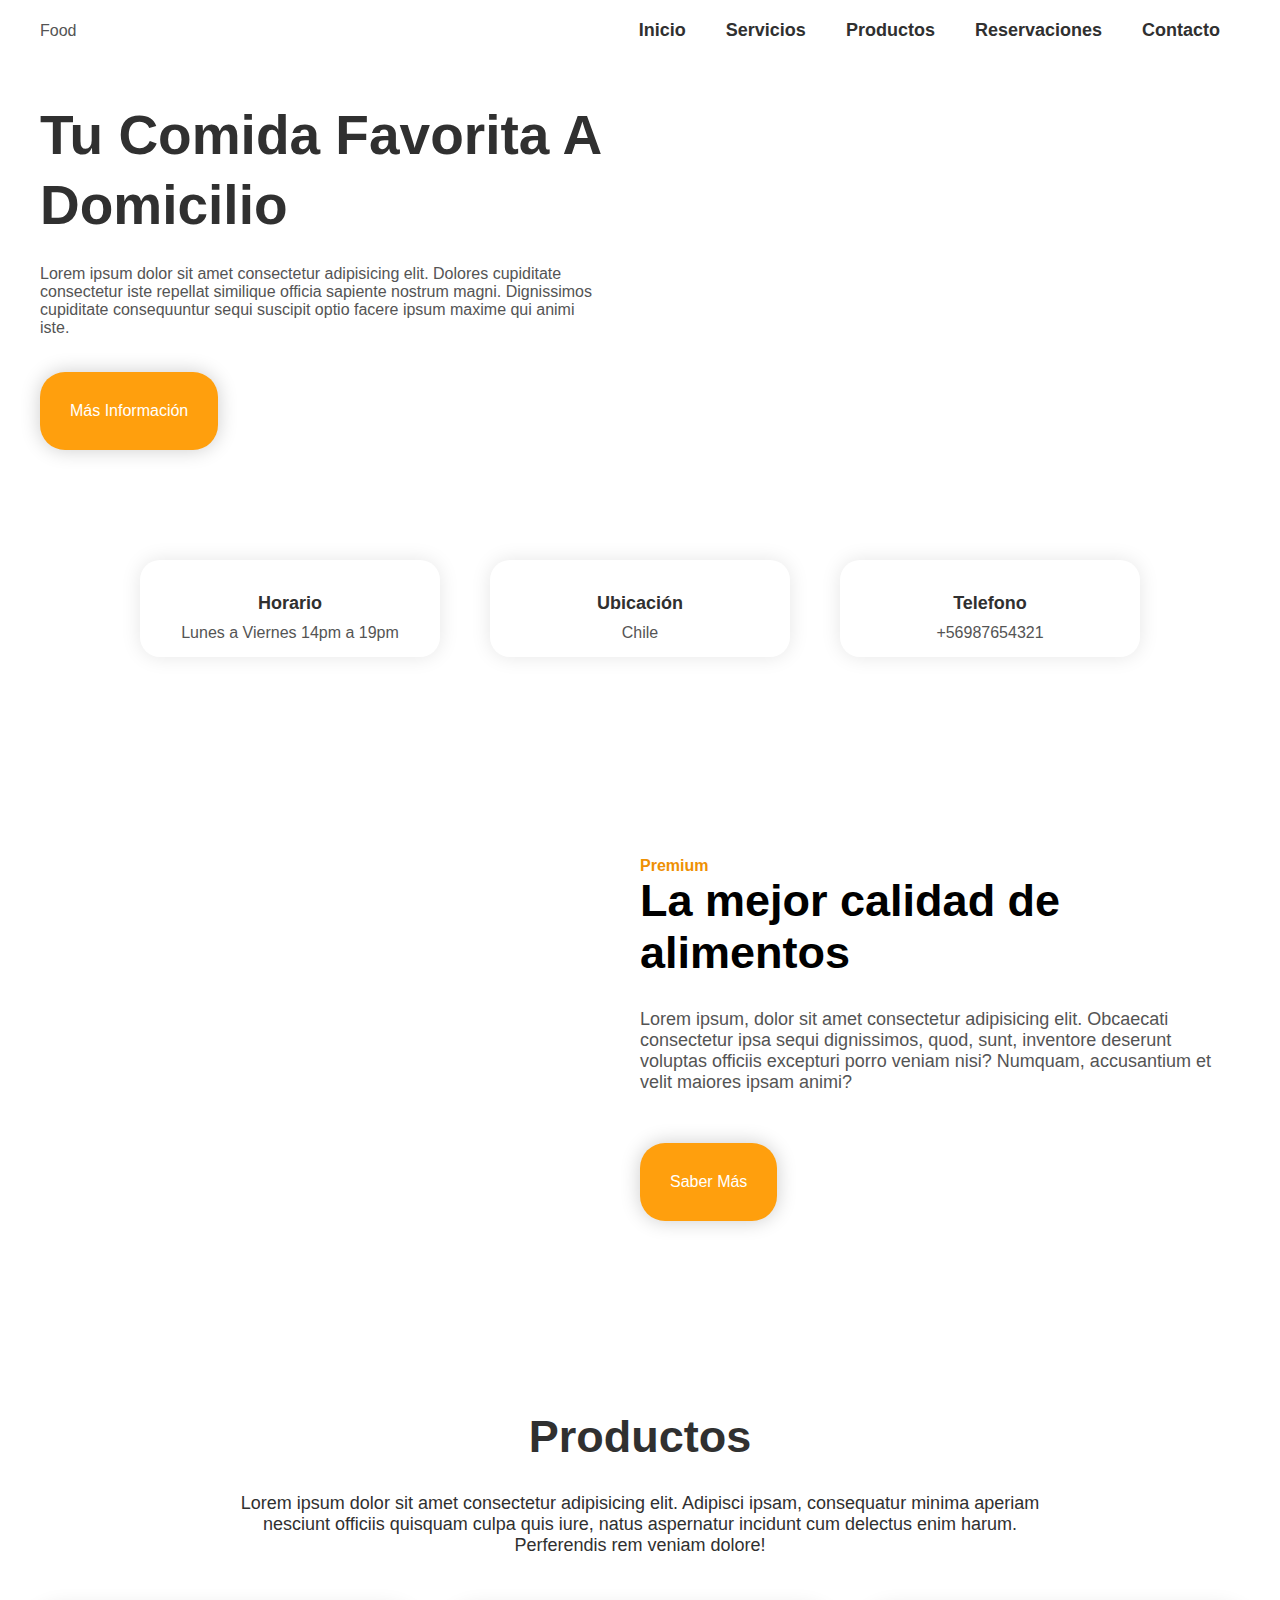
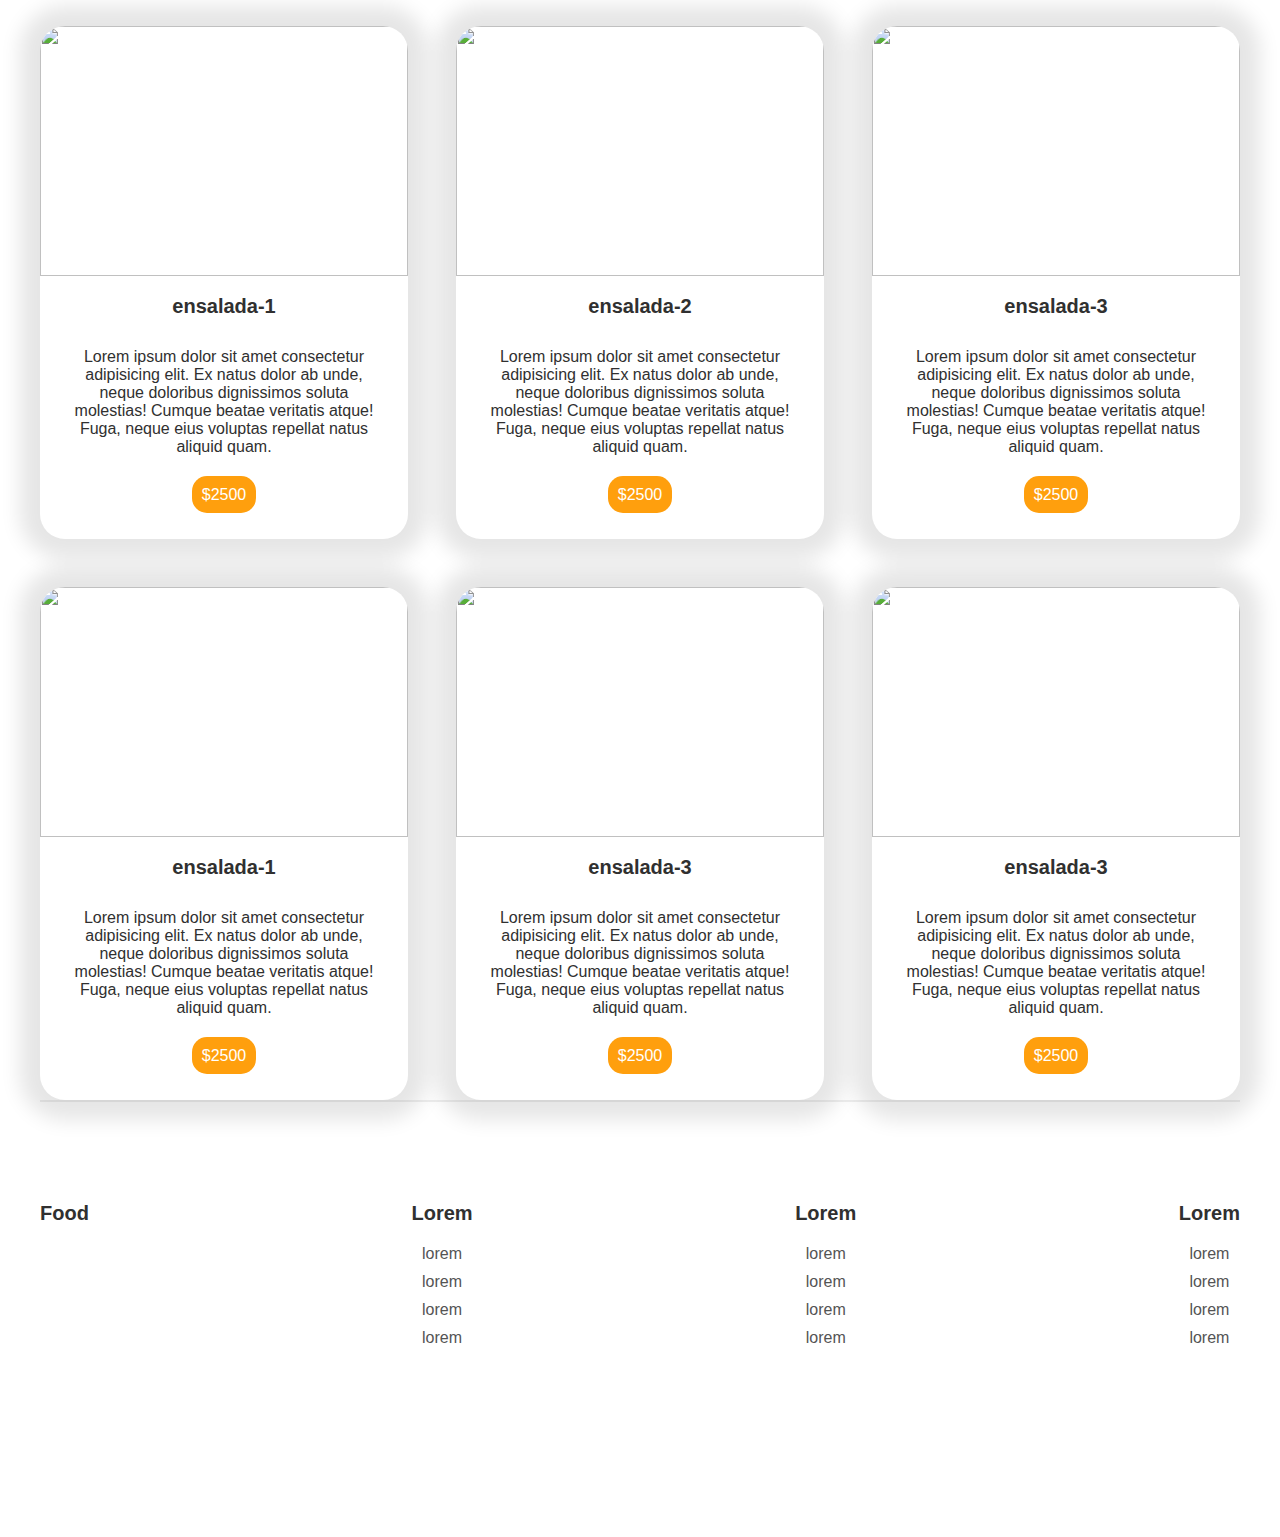
==== index2.html @ 6d1a265d "si" ====
<!DOCTYPE html>
<html lang="en">
  <head>
    <meta charset="UTF-8" />
    <meta name="viewport" content="width=device-width, initial-scale=1.0" />
    <title>Document</title>
    <link rel="stylesheet" href="style2.css">
  </head>
  <body>
    <header class="header">
      <img class="bg" src="images/bg.svg" alt="" />
      <img class="esp" src="images/especies.png" alt="" />

      <div class="menu container">
        <a href="#" class="LOGO">Food</a>
        <input type="checkbox" id="menu" />
        <label for="menu"
          ><img src="images/menu.png" class="menu_icono" alt=""
        /></label>
        <nav class="navbar">
          <ul>
            <li><a href="#">Inicio</a></li>
            <li><a href="#">Servicios</a></li>
            <li><a href="#">Productos</a></li>
            <li><a href="#">Reservaciones</a></li>
            <li><a href="#">Contacto</a></li>
          </ul>
        </nav>
      </div>

      <div class="header-content container">
        <div class="header-info">
          <div class="header-txt">
            <h1>Tu comida favorita a domicilio</h1>
            <p>
              Lorem ipsum dolor sit amet consectetur adipisicing elit. Dolores
              cupiditate consectetur iste repellat similique officia sapiente
              nostrum magni. Dignissimos cupiditate consequuntur sequi suscipit
              optio facere ipsum maxime qui animi iste.
            </p>
            <a href="#" class="btn-1">Más información</a>
          </div>

          <div class="header-img">
            <img src="images/ensalada-1.png" alt="" />
          </div>
        </div>
      </div>
    </header>

    <section class="info container">
      <div class="info-1">
        <img src="images/time.svg" alt="" />
        <h3>Horario</h3>
        <p>Lunes a Viernes 14pm a 19pm</p>
      </div>

      <div class="info-1">
        <img src="images/gps.svg" alt="" />
        <h3>Ubicación</h3>
        <p>Chile</p>
      </div>

      <div class="info-1">
        <img src="images/phone.svg" alt="" />
        <h3>Telefono</h3>
        <p>+56987654321</p>
      </div>
    </section>

    <section class="nosotros">
      <img class="bg-2" src="images/bg-2.svg" alt="" />
        <div class="nosotros-info container">
            <div class="nosotros-img">
                <img src="images/ensalada-2.png" alt="" />
              </div>
              <div class="nosotros-txt">
                <span>Premium</span>
                <h2>La mejor calidad de alimentos</h2>
                <p>
                  Lorem ipsum, dolor sit amet consectetur adipisicing elit. Obcaecati
                  consectetur ipsa sequi dignissimos, quod, sunt, inventore deserunt
                  voluptas officiis excepturi porro veniam nisi? Numquam, accusantium et
                  velit maiores ipsam animi?
                </p>
                <a href="#" class="btn-1">Saber Más</a>
              </div>
        </div>
     
    </section>

    <main class="products container">
      <h2>Productos</h2>
      <p>Lorem ipsum dolor sit amet consectetur adipisicing elit. Adipisci ipsam,
        consequatur minima aperiam nesciunt officiis quisquam culpa quis iure,
        natus aspernatur incidunt cum delectus enim harum. Perferendis rem
        veniam dolore!</p>

        <div class="product-info">

        <div class="product">

          <img src="images/pr1.jpg" alt=""/>

          <h3>ensalada-1</h3>

          <p>Lorem ipsum dolor sit amet consectetur adipisicing elit. Ex natus
            dolor ab unde, neque doloribus dignissimos soluta molestias! Cumque
            beatae veritatis atque! Fuga, neque eius voluptas repellat natus
            aliquid quam.</p>

          <span>$2500</span>
        </div>
       
        <div class="product">

          <img src="images/pr2.jpg" alt=""/>

          <h3>ensalada-2</h3>

          <p>Lorem ipsum dolor sit amet consectetur adipisicing elit. Ex natus
            dolor ab unde, neque doloribus dignissimos soluta molestias! Cumque
            beatae veritatis atque! Fuga, neque eius voluptas repellat natus
            aliquid quam.</p>

          <span>$2500</span>
        </div>

        <div class="product">

          <img src="images/pr3.jpg" alt=""/>

          <h3>ensalada-3</h3>

          <p>Lorem ipsum dolor sit amet consectetur adipisicing elit. Ex natus
            dolor ab unde, neque doloribus dignissimos soluta molestias! Cumque
            beatae veritatis atque! Fuga, neque eius voluptas repellat natus
            aliquid quam.</p>

          <span>$2500</span>
        </div>

        <div class="product">

            <img src="images/pr1.jpg" alt=""/>
 
            <h3>ensalada-1</h3>
 
            <p>Lorem ipsum dolor sit amet consectetur adipisicing elit. Ex natus
              dolor ab unde, neque doloribus dignissimos soluta molestias! Cumque
              beatae veritatis atque! Fuga, neque eius voluptas repellat natus
              aliquid quam.</p>
 
            <span>$2500</span>
        </div>

        <div class="product">

            <img src="images/pr3.jpg" alt=""/>
       
            <h3>ensalada-3</h3>
       
            <p>Lorem ipsum dolor sit amet consectetur adipisicing elit. Ex natus
              dolor ab unde, neque doloribus dignissimos soluta molestias! Cumque
              beatae veritatis atque! Fuga, neque eius voluptas repellat natus
              aliquid quam.</p>
       
            <span>$2500</span>
        </div>

        <div class="product">

            <img src="images/pr3.jpg" alt=""/>
       
            <h3>ensalada-3</h3>
       
            <p>Lorem ipsum dolor sit amet consectetur adipisicing elit. Ex natus
              dolor ab unde, neque doloribus dignissimos soluta molestias! Cumque
              beatae veritatis atque! Fuga, neque eius voluptas repellat natus
              aliquid quam.</p>
       
            <span>$2500</span>
        </div>
   
        </div>

    <hr>

    <footer class="footer container">
        <div class="footer-links">
            <div class="link">
                <h3>Food</h3>
                <div class="socials">
                    <img src="images/s1.svg" alt="">
                    <img src="images/s4.svg" alt="">
                </div>
            </div>

            <div class="link">
                <h3>Lorem</h3>
                <ul>
                    <li><a href="#">lorem</a></li>
                    <li><a href="#">lorem</a></li>
                    <li><a href="#">lorem</a></li>
                    <li><a href="#">lorem</a></li>
                </ul>
            </div>

            <div class="link">
                <h3>Lorem</h3>
                <ul>
                    <li><a href="#">lorem</a></li>
                    <li><a href="#">lorem</a></li>
                    <li><a href="#">lorem</a></li>
                    <li><a href="#">lorem</a></li>
                </ul>
            </div>

            <div class="link">
                <h3>Lorem</h3>
                <ul>
                    <li><a href="#">lorem</a></li>
                    <li><a href="#">lorem</a></li>
                    <li><a href="#">lorem</a></li>
                    <li><a href="#">lorem</a></li>
                </ul>
            </div>

        </div>
    </footer>

    </main>
  </body>
</html>
---- style2.css ----
*{
    margin: 0;
    padding: 0;
    box-sizing: border-box;
    text-decoration: none;
    list-style: none;
}
body {
    font-family: 'Poppins', sans-serif;
}

.container {
    max-width: 1200px;
    margin: 0 auto;
}
.header {
    display: flex;
    position: relative;
}

.menu {
    position: absolute;
    top: 0;
    left: 0;
    right: 0;
    display: flex;
    align-items: center;
    justify-content: space-between;
    z-index: 1000;
}

.logo {
    color: #303030;
    font-size: 25px;
    font-weight: 800;
}

.menu .navbar ul li {
    position: relative;
    float: left;
}

.menu .navbar ul li a{
    font-size: 18px;
    padding: 20px;
    color: #303030;
    display: block;
    font-weight: 600;
}
#menu{
    display: none;
}
.menu-icono{
    width: 25px;
}
.menu-label {
    cursor: pointer;
    display: none;
}

.bg {
    position: absolute;
    width: 700px;
    z-index: -1;
    right: 0;
}
.esp{
    position: absolute;
    top: 700px;
    bottom: 0;
    width: 350px;
}

.header-info{
    display: flex;
    align-items: center;
    margin-top: 100px;

}

.header-txt{
    width: 50%;
    padding-right: 35px;
}

.header-txt h1 {
    font-size: 55px;
    line-height: 70px;
    font-weight: 600;
    color: #303030 ;
    margin-bottom: 25px;
    text-transform: capitalize;
}

.header-txt p{
    font-size: 16px;
    color: #545454;
    margin-bottom: 35px;
}

.btn-1{
    display: inline-block;
    background-color: #FF9F0D;
    padding: 30px 30px;
    border-radius: 25px;
    color: white;
    text-transform: capitalize;
    box-shadow: 0 0 20px rgba(0,0,0,0.2);
}

.btn-1:hover{
    background-color: #EE9003;
}

.header-img{
    width: 50%;
}
.header-img img{
    width:150px ;
}

.info{
    padding: 100px;
    display: flex;
    justify-content: space-between;

}
.info-1{
    width: 300px;
    padding: 15px 25px;
    text-align: center;
    box-shadow: 0 0 20px rgba(0,0,0,0.1);
    border-radius: 20px;
}
.info-1 img {
    width: 35px;
}
.info-1 h3 {
    font-size: 18px;
    color: #303030;
    margin-bottom: 10px;
}

.info-1 p{
    font-size: 16px;
    color:#545454;
}

.nosotros{
    position: relative;
}
.bg-2{
    position: absolute;
    top: 0;
    left: 0;
    width: 400px;
    z-index: -1;
}
.nosotros-info {
    padding: 100px 0;
    display: flex;
    align-items: center;

}
.nosotros-img{
    width: 50%;
}
.nosotros-img img{
    width: 650px;
}
.nosotros-txt {
    width: 50%;
}
.nosotros-txt span{
    font-size: 16px;
    color: #EE9003;
    font-weight: 700;
    margin-bottom: 25px;
}
.nosotros-txt h2{
    font-size: 45px;
    color: black;
    margin-bottom: 30px;
}
.nosotros-txt p {
    font-size: 18px;
    color: #545454;
    margin-bottom: 50px;
}

.products{
    padding: 80px 0;
    text-align: center;
}
.products h2{
    font-size: 45px;
    color: #303030;
    margin-bottom: 30px;
}

.products p{
    font-size: 18px;
    color: #303030;
    margin-bottom: 70px;
    padding: 0 200px;
}
.product-info{
    display: grid;
    grid-template-columns: repeat(3,1fr);
    grid-auto-rows:auto;
    grid-gap: 3rem;
}
.product {
    padding-bottom: 35px;
    text-align: center;
    box-shadow: 0 0 20px 20px rgba(0,0,0,0.1);
    border-radius: 25px;
}
.product img{
    width: 100%;
    height: 250px;
    border-radius: 25px 25px 0 0;
}
.product h3{
    font-size: 20px;
    color: #303030;
    margin-top: 15px;
}
.product p {
    font-size: 16px;
    padding: 30px;
    color: #303030;
    margin: 0;
}
.product span{
    background-color: #FF9F0D;
    padding: 10px;
    color: white;
    border-radius: 15px;
}
hr{
    border: 1px solid #EEE;
}
.footer{
    padding: 100px 0;
}
.footer-links {
    display: flex;
    justify-content: space-between;
}
.link h3{
    font-size: 20px;
    color: #303030;
    margin-bottom: 20px;
}
.socials img{
    margin-right: 15px;
}

a{
    color:#545454 ;
    font-size: 16px;
    display: block;
    margin-bottom: 10px;
}
@media(max-width:991px){
    .menu{
        padding: 30px;
    }
    .menu-label{
        display: initial;
    }
    .menu .navbar{
        position: absolute;
        top: 100%;
        left: 0;
        right: 0;
        background-color: #545454;
        display: none;
    }
    .menu.navbar ul li{
        width: 100%;
    }
    .menu.navbar ul li a {
        color: #ffffff;
    }
    .menu.navbar ul li a:hover{
        color: #303030;
    }
    #menu:checked ~ .navbar{
        display: initial;
    }
    .bg{
        width: 500px;
    }
    .esp{
        display: none;
    }
    .header-info{
        flex-direction: column;
        padding: 30px;
    }
    .header-txt{
        width: 100%;
        text-align: center;
        padding: 0;
    }
    .header-txt h1{
        font-size: 40px;
        line-height: 50px;
    }
    .header-img{
        width: 100%;
        text-align: center;
        padding-top: 35px;
    }
    .header-img img{
        width: 300px;
    }
    .info{
        padding: 0;
        flex-direction: column;
        align-items: center;
    }
    .info-1{
        margin-bottom: 20px;
    }
    .nosotros{
        padding: 30px;
    }
    .bg-2{
        top: 80px;
        width: 200px;
    }
    .nosotros-info{
        padding: 0;
        flex-direction: column;
        align-items: center;
        text-align: center;
    }
    .nosotros-img{
        width: 100%;
    }
    .nosotros-img img{
        width: 300px;
    }
    .nosotros-txt{
        width: 100%;
    }
    .nosotros-txt h2{
        font-size: 40px;
        line-height: 50px;
        margin-bottom: 10px;
    }
    .nosotros-txt p{
        margin-bottom: 20px;
    }
    .products{
        padding: 30px;
        text-align: center;
    }
    .products h2{
        font-size: 40px;
    }
    .products p{
        padding: 0;
        margin-bottom: 40px;
    }
    .product-info{
        grid-template-columns: repeat(1,1fr);
    }
    .product p{
        padding: 30px;
    }
    .footer{
        padding: 30px;
    }
    .footer-links{
        flex-direction: column;
        text-align: center;
        align-items: center;
    }
    .socials{
        margin-bottom: 25px;
    }
}
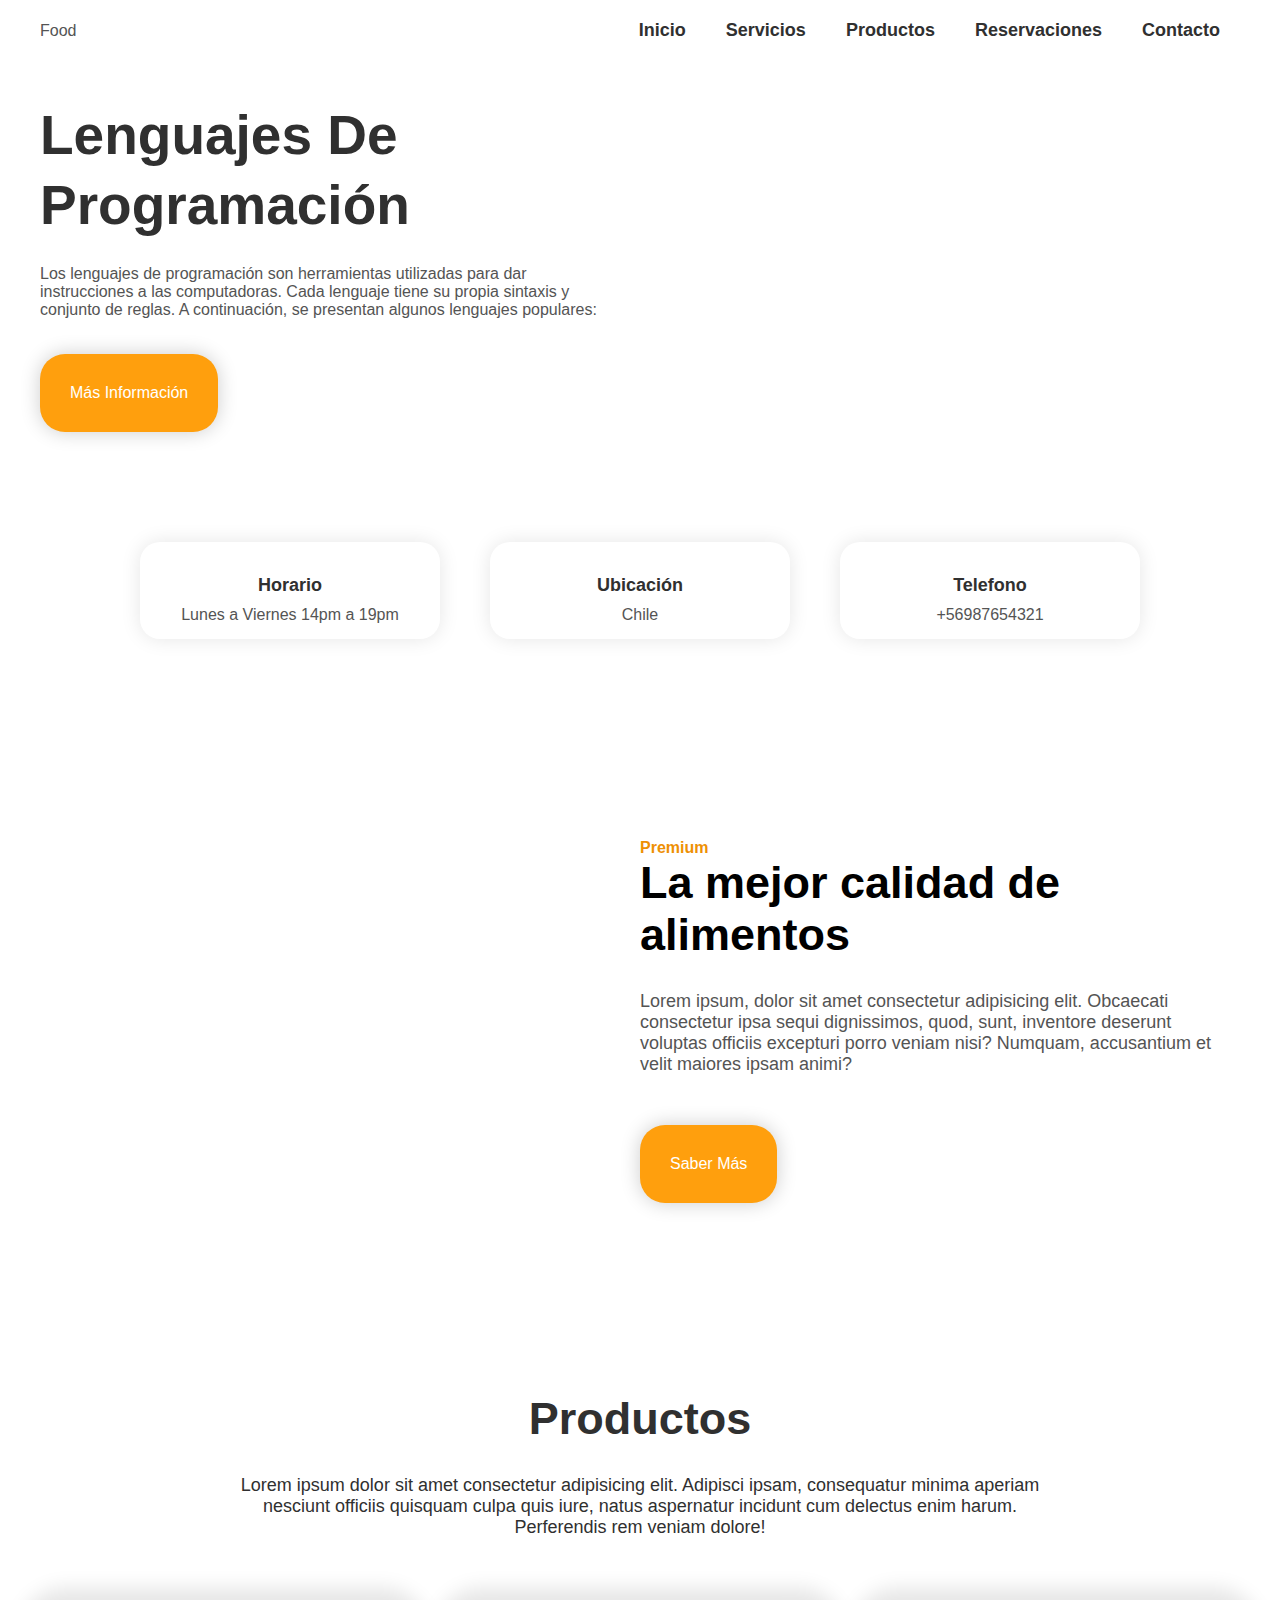
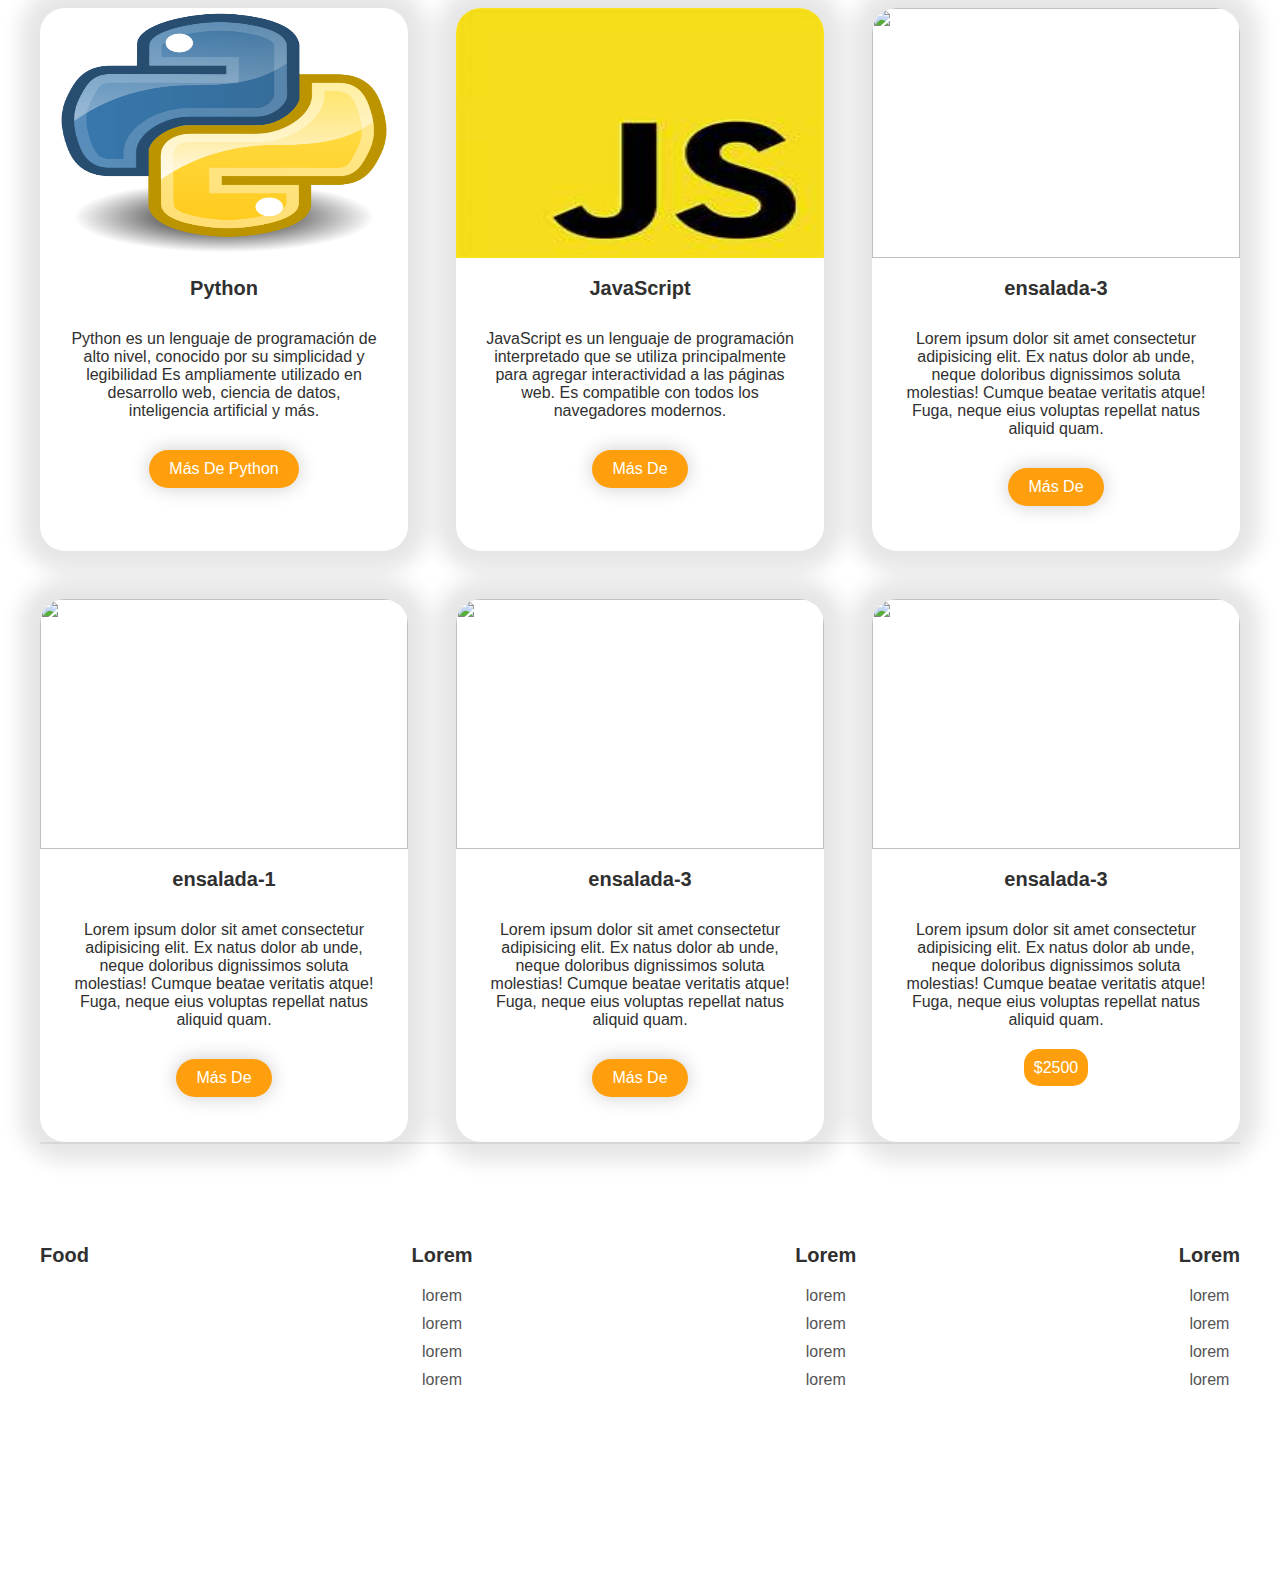
==== commit fb1ece44: "si" ====
--- a/index2.html
+++ b/index2.html
@@ -31,14 +31,12 @@
       <div class="header-content container">
         <div class="header-info">
           <div class="header-txt">
-            <h1>Tu comida favorita a domicilio</h1>
+            <h1>Lenguajes de Programación</h1>
             <p>
-              Lorem ipsum dolor sit amet consectetur adipisicing elit. Dolores
-              cupiditate consectetur iste repellat similique officia sapiente
-              nostrum magni. Dignissimos cupiditate consequuntur sequi suscipit
-              optio facere ipsum maxime qui animi iste.
+              Los lenguajes de programación son herramientas utilizadas para dar instrucciones a las computadoras.
+              Cada lenguaje tiene su propia sintaxis y conjunto de reglas. A continuación, se presentan algunos lenguajes populares:
             </p>
-            <a href="#" class="btn-1">Más información</a>
+            <a href="#" class="btn-1">Más Información</a>
           </div>
 
           <div class="header-img">
@@ -86,7 +84,7 @@
                 <a href="#" class="btn-1">Saber Más</a>
               </div>
         </div>
-     
+    
     </section>
 
     <main class="products container">
@@ -100,88 +98,85 @@
 
         <div class="product">
 
-          <img src="images/pr1.jpg" alt=""/>
-
-          <h3>ensalada-1</h3>
+          <img src="./img/python.png" alt=""/>
+
+          <h3>Python</h3>
+
+          <p>Python es un lenguaje de programación de alto nivel, conocido por su simplicidad y legibilidad
+            Es ampliamente utilizado en desarrollo web, ciencia de datos, inteligencia artificial y más.</p>
+
+            <a href="#" class="btn-2">Más de Python</a>
+
+        </div>
+      
+        <div class="product">
+
+          <img src="./img/javascript.jfif" alt=""/>
+
+          <h3>JavaScript</h3>
+
+          <p>JavaScript es un lenguaje de programación interpretado que se utiliza principalmente para agregar 
+            interactividad a las páginas web. Es compatible con todos los navegadores modernos.</p>
+
+            <a href="#" class="btn-2">Más de </a>
+        </div>
+
+        <div class="product">
+
+          <img src="./img/" alt=""/>
+
+          <h3>ensalada-3</h3>
 
           <p>Lorem ipsum dolor sit amet consectetur adipisicing elit. Ex natus
             dolor ab unde, neque doloribus dignissimos soluta molestias! Cumque
             beatae veritatis atque! Fuga, neque eius voluptas repellat natus
             aliquid quam.</p>
 
-          <span>$2500</span>
-        </div>
-       
-        <div class="product">
-
-          <img src="images/pr2.jpg" alt=""/>
-
-          <h3>ensalada-2</h3>
-
-          <p>Lorem ipsum dolor sit amet consectetur adipisicing elit. Ex natus
-            dolor ab unde, neque doloribus dignissimos soluta molestias! Cumque
-            beatae veritatis atque! Fuga, neque eius voluptas repellat natus
-            aliquid quam.</p>
-
-          <span>$2500</span>
-        </div>
-
-        <div class="product">
-
-          <img src="images/pr3.jpg" alt=""/>
-
-          <h3>ensalada-3</h3>
-
-          <p>Lorem ipsum dolor sit amet consectetur adipisicing elit. Ex natus
-            dolor ab unde, neque doloribus dignissimos soluta molestias! Cumque
-            beatae veritatis atque! Fuga, neque eius voluptas repellat natus
-            aliquid quam.</p>
-
-          <span>$2500</span>
+            <a href="#" class="btn-2">Más de</a>
         </div>
 
         <div class="product">
 
             <img src="images/pr1.jpg" alt=""/>
- 
+
             <h3>ensalada-1</h3>
- 
+
             <p>Lorem ipsum dolor sit amet consectetur adipisicing elit. Ex natus
               dolor ab unde, neque doloribus dignissimos soluta molestias! Cumque
               beatae veritatis atque! Fuga, neque eius voluptas repellat natus
               aliquid quam.</p>
- 
-            <span>$2500</span>
+
+              <a href="#" class="btn-2">Más de </a>
         </div>
 
         <div class="product">
 
             <img src="images/pr3.jpg" alt=""/>
-       
+        
             <h3>ensalada-3</h3>
-       
+        
             <p>Lorem ipsum dolor sit amet consectetur adipisicing elit. Ex natus
               dolor ab unde, neque doloribus dignissimos soluta molestias! Cumque
               beatae veritatis atque! Fuga, neque eius voluptas repellat natus
               aliquid quam.</p>
-       
-            <span>$2500</span>
+        
+              <a href="#" class="btn-2">Más de </a>
         </div>
 
         <div class="product">
 
             <img src="images/pr3.jpg" alt=""/>
-       
+        
             <h3>ensalada-3</h3>
-       
+        
             <p>Lorem ipsum dolor sit amet consectetur adipisicing elit. Ex natus
               dolor ab unde, neque doloribus dignissimos soluta molestias! Cumque
               beatae veritatis atque! Fuga, neque eius voluptas repellat natus
               aliquid quam.</p>
-       
+        
             <span>$2500</span>
         </div>
-   
+    
         </div>
 
     <hr>
--- a/style2.css
+++ b/style2.css
@@ -112,6 +112,16 @@
     background-color: #EE9003;
 }
 
+.btn-2{
+    display: inline-block;
+    background-color: #FF9F0D;
+    padding: 10px 20px;
+    border-radius: 25px;
+    color: white;
+    text-transform: capitalize;
+    box-shadow: 0 0 20px rgba(0,0,0,0.2);
+}
+
 .header-img{
     width: 50%;
 }
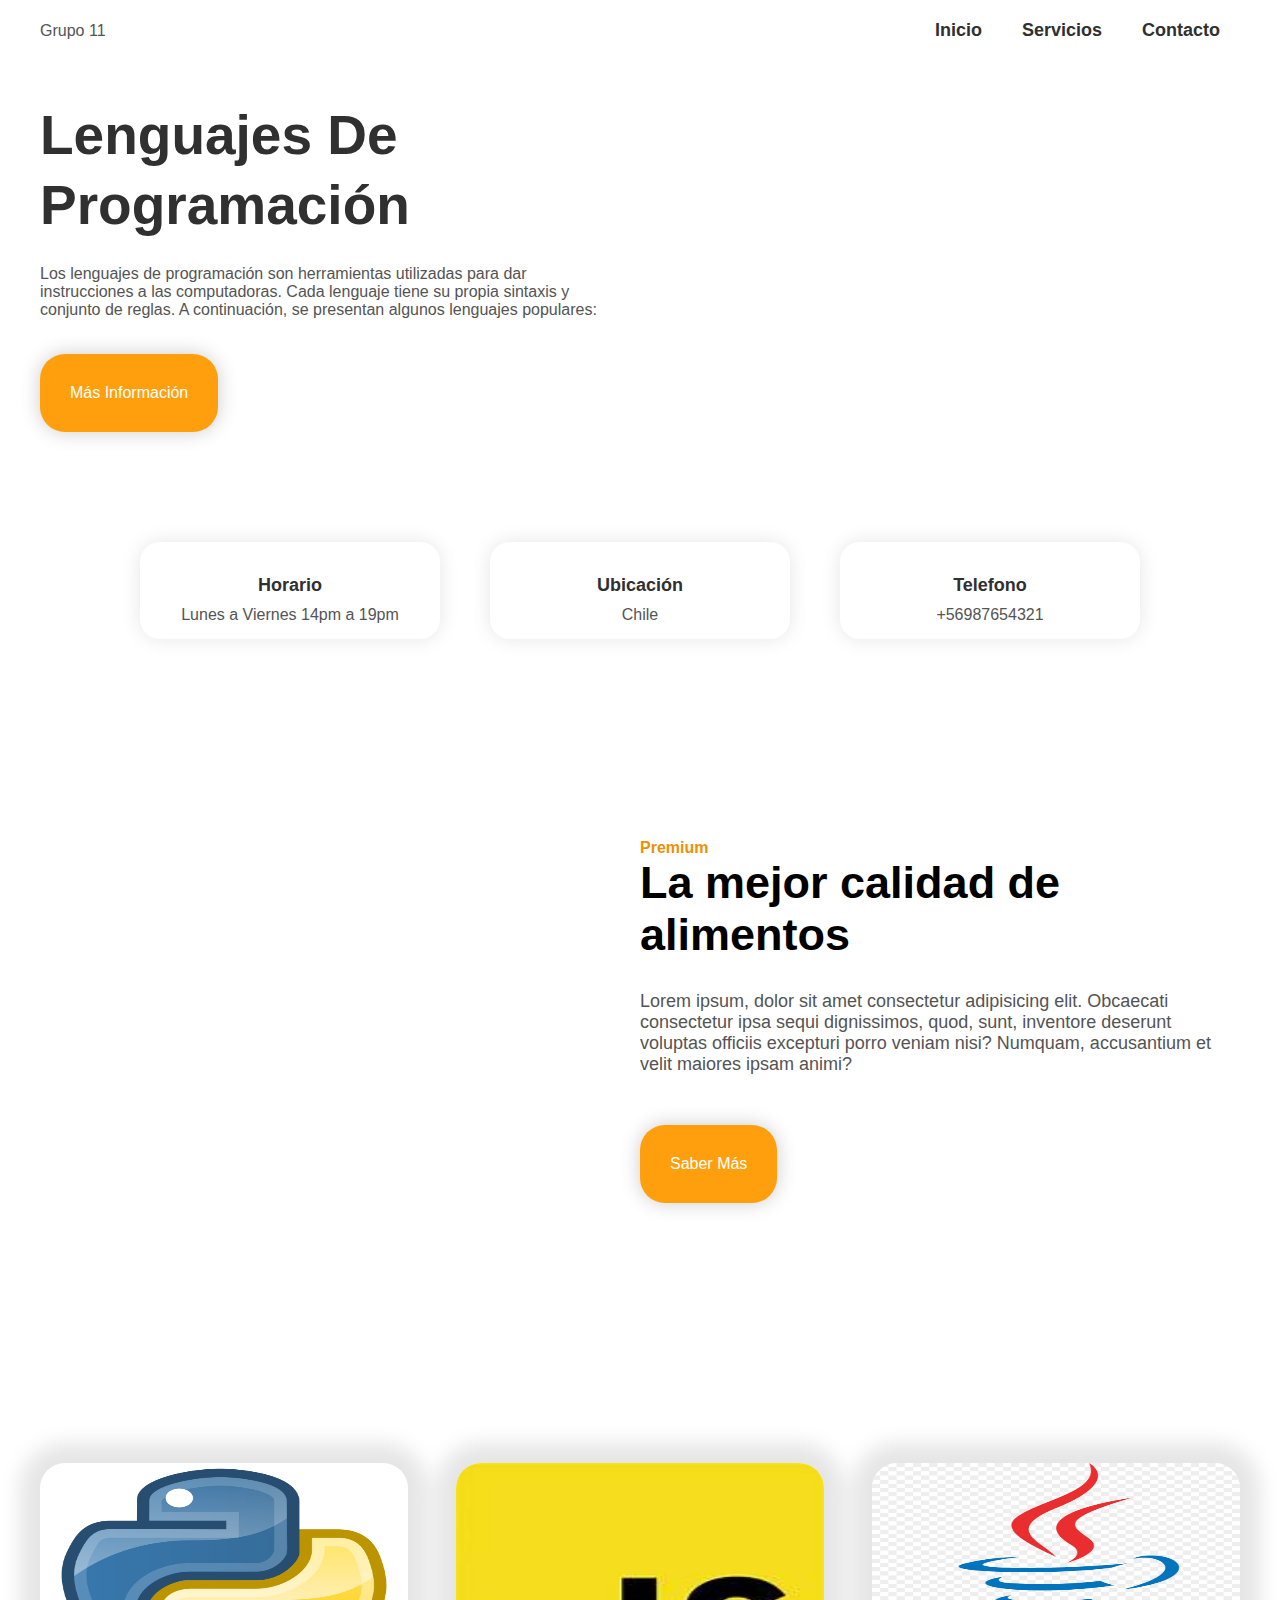
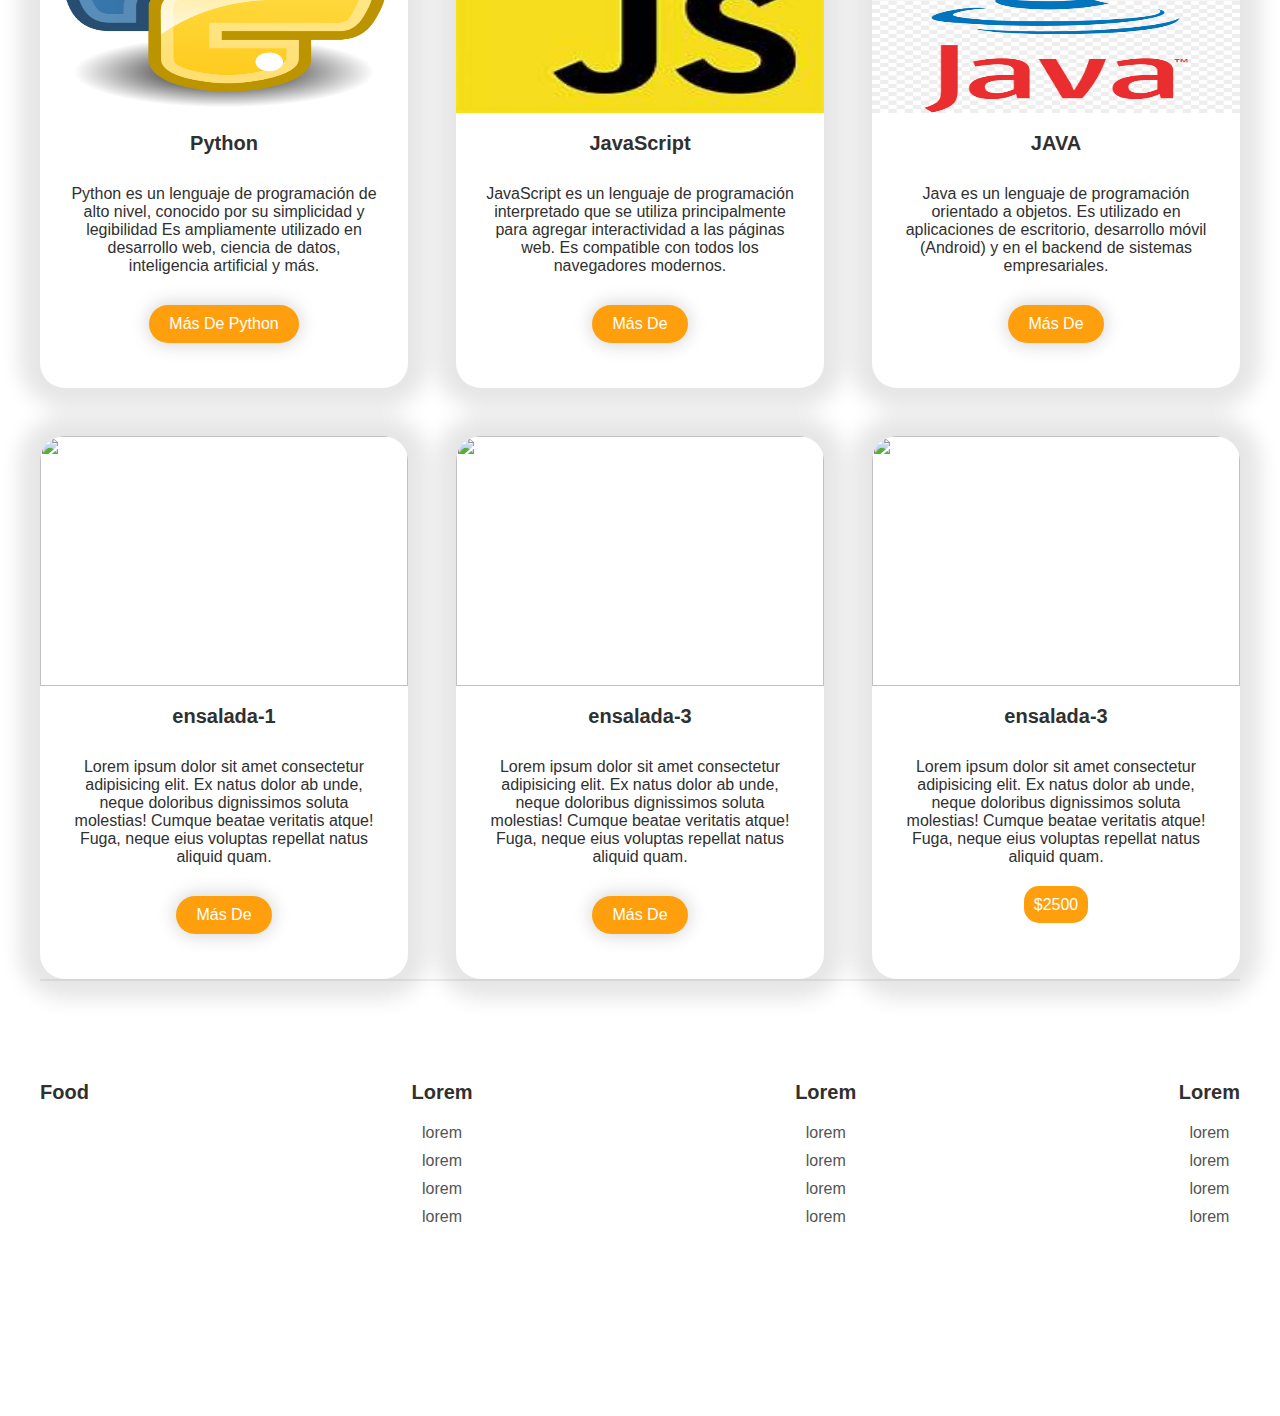
==== commit 9b42e075: "si" ====
--- a/index2.html
+++ b/index2.html
@@ -12,7 +12,7 @@
       <img class="esp" src="images/especies.png" alt="" />
 
       <div class="menu container">
-        <a href="#" class="LOGO">Food</a>
+        <a href="#" class="LOGO">Grupo 11</a>
         <input type="checkbox" id="menu" />
         <label for="menu"
           ><img src="images/menu.png" class="menu_icono" alt=""
@@ -21,8 +21,6 @@
           <ul>
             <li><a href="#">Inicio</a></li>
             <li><a href="#">Servicios</a></li>
-            <li><a href="#">Productos</a></li>
-            <li><a href="#">Reservaciones</a></li>
             <li><a href="#">Contacto</a></li>
           </ul>
         </nav>
@@ -40,7 +38,7 @@
           </div>
 
           <div class="header-img">
-            <img src="images/ensalada-1.png" alt="" />
+            <img src="images/ensalada-1.png" alt="" width="10px"/>
           </div>
         </div>
       </div>
@@ -88,11 +86,10 @@
     </section>
 
     <main class="products container">
-      <h2>Productos</h2>
-      <p>Lorem ipsum dolor sit amet consectetur adipisicing elit. Adipisci ipsam,
-        consequatur minima aperiam nesciunt officiis quisquam culpa quis iure,
-        natus aspernatur incidunt cum delectus enim harum. Perferendis rem
-        veniam dolore!</p>
+      <h2></h2>
+      <p>
+
+      </p>
 
         <div class="product-info">
 
@@ -123,14 +120,14 @@
 
         <div class="product">
 
-          <img src="./img/" alt=""/>
-
-          <h3>ensalada-3</h3>
-
-          <p>Lorem ipsum dolor sit amet consectetur adipisicing elit. Ex natus
-            dolor ab unde, neque doloribus dignissimos soluta molestias! Cumque
-            beatae veritatis atque! Fuga, neque eius voluptas repellat natus
-            aliquid quam.</p>
+          <img src="./img/java.jpg" alt=""/>
+
+          <h3>JAVA</h3>
+
+          <p>
+            Java es un lenguaje de programación orientado a objetos. Es utilizado en aplicaciones de escritorio,
+        desarrollo móvil (Android) y en el backend de sistemas empresariales.
+          </p>
 
             <a href="#" class="btn-2">Más de</a>
         </div>
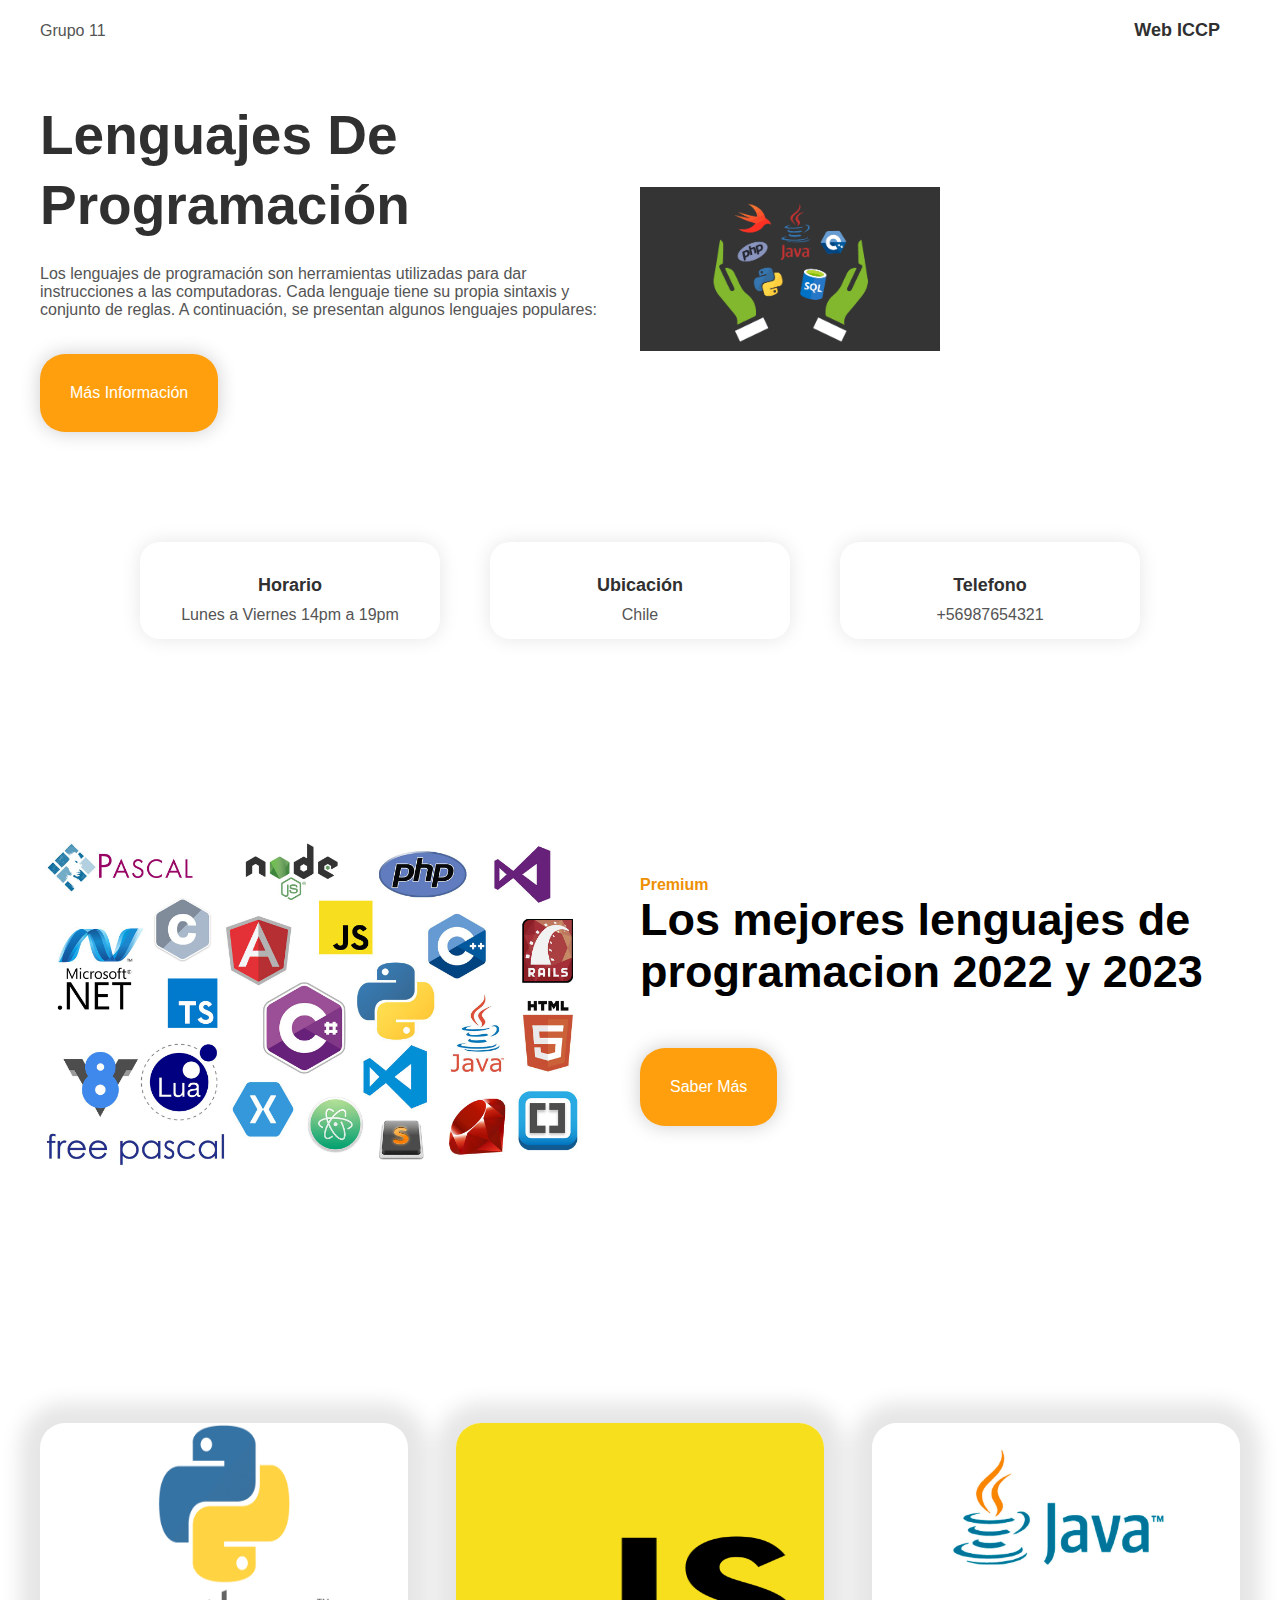
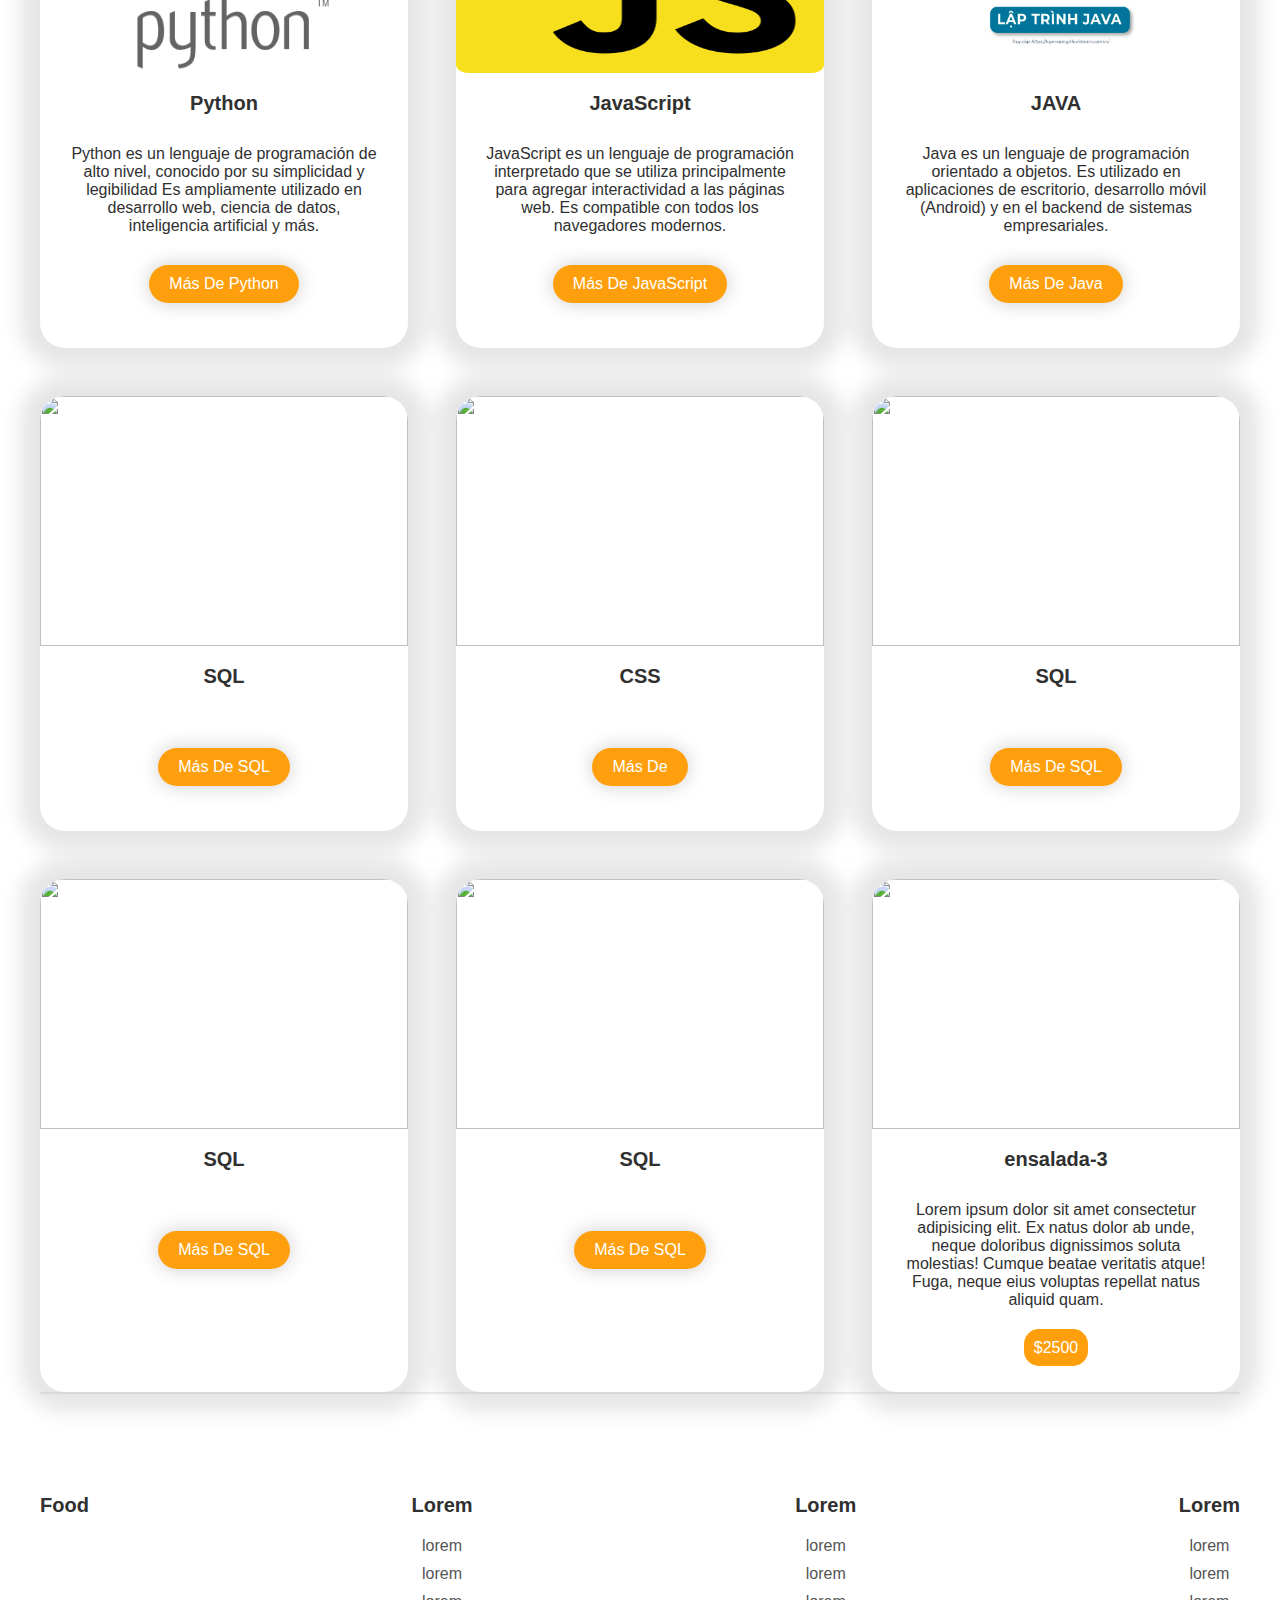
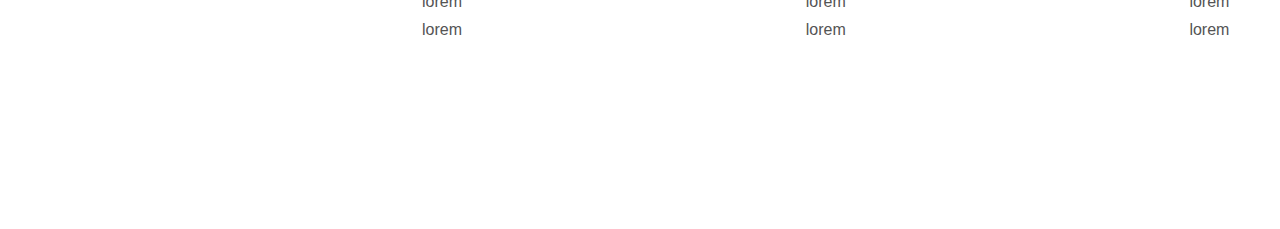
==== commit 76762471: "si" ====
--- a/index2.html
+++ b/index2.html
@@ -3,8 +3,10 @@
   <head>
     <meta charset="UTF-8" />
     <meta name="viewport" content="width=device-width, initial-scale=1.0" />
-    <title>Document</title>
+    <title>FERIA TP</title>
     <link rel="stylesheet" href="style2.css">
+    <link rel="icon" href="./img/iccp.png">
+    
   </head>
   <body>
     <header class="header">
@@ -19,9 +21,7 @@
         /></label>
         <nav class="navbar">
           <ul>
-            <li><a href="#">Inicio</a></li>
-            <li><a href="#">Servicios</a></li>
-            <li><a href="#">Contacto</a></li>
+            <li><a href="https://iccp.cl/">Web ICCP</a></li>
           </ul>
         </nav>
       </div>
@@ -34,11 +34,11 @@
               Los lenguajes de programación son herramientas utilizadas para dar instrucciones a las computadoras.
               Cada lenguaje tiene su propia sintaxis y conjunto de reglas. A continuación, se presentan algunos lenguajes populares:
             </p>
-            <a href="#" class="btn-1">Más Información</a>
+            <a href="https://www.youtube.com/watch?v=pWw4UtQhdek&pp=ygUZbGVuZ3VhamVzIGRlIHByb2dyYW1hY2lvbg%3D%3D" class="btn-1">Más Información</a>
           </div>
 
           <div class="header-img">
-            <img src="images/ensalada-1.png" alt="" width="10px"/>
+            <img src="./img/lenguajes-de-programacion.png" alt=""/>
           </div>
         </div>
       </div>
@@ -68,16 +68,13 @@
       <img class="bg-2" src="images/bg-2.svg" alt="" />
         <div class="nosotros-info container">
             <div class="nosotros-img">
-                <img src="images/ensalada-2.png" alt="" />
+                <img src="./img/mejores-lenguajes-de-programacion-2018.jpg" alt="" />
               </div>
               <div class="nosotros-txt">
                 <span>Premium</span>
-                <h2>La mejor calidad de alimentos</h2>
+                <h2>Los mejores lenguajes de programacion 2022 y 2023</h2>
                 <p>
-                  Lorem ipsum, dolor sit amet consectetur adipisicing elit. Obcaecati
-                  consectetur ipsa sequi dignissimos, quod, sunt, inventore deserunt
-                  voluptas officiis excepturi porro veniam nisi? Numquam, accusantium et
-                  velit maiores ipsam animi?
+                  
                 </p>
                 <a href="#" class="btn-1">Saber Más</a>
               </div>
@@ -95,32 +92,32 @@
 
         <div class="product">
 
-          <img src="./img/python.png" alt=""/>
+          <img class="img1" src="./img/Python-Symbol_0.png" alt=""/>
 
           <h3>Python</h3>
 
           <p>Python es un lenguaje de programación de alto nivel, conocido por su simplicidad y legibilidad
             Es ampliamente utilizado en desarrollo web, ciencia de datos, inteligencia artificial y más.</p>
 
-            <a href="#" class="btn-2">Más de Python</a>
+            <a href="https://www.youtube.com/watch?v=gOR9qZ3ZgwA&pp=ygUZcHl0aG9uIHBhcmEgcHJpbmNpcGlhbnRlcw%3D%3D" class="btn-2">Más de Python</a>
 
         </div>
       
         <div class="product">
 
-          <img src="./img/javascript.jfif" alt=""/>
+          <img class="img2" src="./img/js.png" alt=""/>
 
           <h3>JavaScript</h3>
 
           <p>JavaScript es un lenguaje de programación interpretado que se utiliza principalmente para agregar 
             interactividad a las páginas web. Es compatible con todos los navegadores modernos.</p>
 
-            <a href="#" class="btn-2">Más de </a>
-        </div>
-
-        <div class="product">
-
-          <img src="./img/java.jpg" alt=""/>
+            <a href="https://www.youtube.com/watch?v=8GTaO9XhA5M&pp=ygUdamF2YXNjcmlwdCBwYXJhIHByaW5jaXBpYW50ZXM%3D" class="btn-2">Más de JavaScript</a>
+        </div>
+
+        <div class="product">
+
+          <img class="img1" src="./img/javaaa.jpg" alt=""/>
 
           <h3>JAVA</h3>
 
@@ -129,36 +126,60 @@
         desarrollo móvil (Android) y en el backend de sistemas empresariales.
           </p>
 
-            <a href="#" class="btn-2">Más de</a>
+            <a href="https://www.youtube.com/watch?v=STVXkRO4LZY&pp=ygUXamF2YSBwYXJhIHByaW5jaXBpYW50ZXM%3D" class="btn-2">Más de Java</a>
         </div>
 
         <div class="product">
 
             <img src="images/pr1.jpg" alt=""/>
 
-            <h3>ensalada-1</h3>
-
-            <p>Lorem ipsum dolor sit amet consectetur adipisicing elit. Ex natus
-              dolor ab unde, neque doloribus dignissimos soluta molestias! Cumque
-              beatae veritatis atque! Fuga, neque eius voluptas repellat natus
-              aliquid quam.</p>
-
+            <h3>SQL</h3>
+
+            <p>  </p>
+
+              <a href="#" class="btn-2">Más de SQL </a>
+        </div>
+
+        <div class="product">
+
+            <img src="images/pr3.jpg" alt=""/>
+        
+            <h3>CSS</h3>
+        
+            <p>  </p>
+        
               <a href="#" class="btn-2">Más de </a>
         </div>
-
-        <div class="product">
-
-            <img src="images/pr3.jpg" alt=""/>
-        
-            <h3>ensalada-3</h3>
-        
-            <p>Lorem ipsum dolor sit amet consectetur adipisicing elit. Ex natus
-              dolor ab unde, neque doloribus dignissimos soluta molestias! Cumque
-              beatae veritatis atque! Fuga, neque eius voluptas repellat natus
-              aliquid quam.</p>
-        
-              <a href="#" class="btn-2">Más de </a>
-        </div>
+        <div class="product">
+
+          <img src="images/pr1.jpg" alt=""/>
+
+          <h3>SQL</h3>
+
+          <p>  </p>
+
+            <a href="#" class="btn-2">Más de SQL </a>
+      </div>
+      <div class="product">
+
+        <img src="images/pr1.jpg" alt=""/>
+
+        <h3>SQL</h3>
+
+        <p>  </p>
+
+          <a href="#" class="btn-2">Más de SQL </a>
+    </div>
+    <div class="product">
+
+      <img src="images/pr1.jpg" alt=""/>
+
+      <h3>SQL</h3>
+
+      <p>  </p>
+
+        <a href="#" class="btn-2">Más de SQL </a>
+  </div>
 
         <div class="product">
 
--- a/style2.css
+++ b/style2.css
@@ -33,6 +33,15 @@
     color: #303030;
     font-size: 25px;
     font-weight: 800;
+}
+
+.img2{
+    width: 50px;
+    height: 50px;
+}
+.img1{
+    width: 10px;
+    height: 10px;
 }
 
 .menu .navbar ul li {
@@ -126,7 +135,7 @@
     width: 50%;
 }
 .header-img img{
-    width:150px ;
+    width:300px ;
 }
 
 .info{
@@ -176,7 +185,7 @@
     width: 50%;
 }
 .nosotros-img img{
-    width: 650px;
+    width: 550px;
 }
 .nosotros-txt {
     width: 50%;
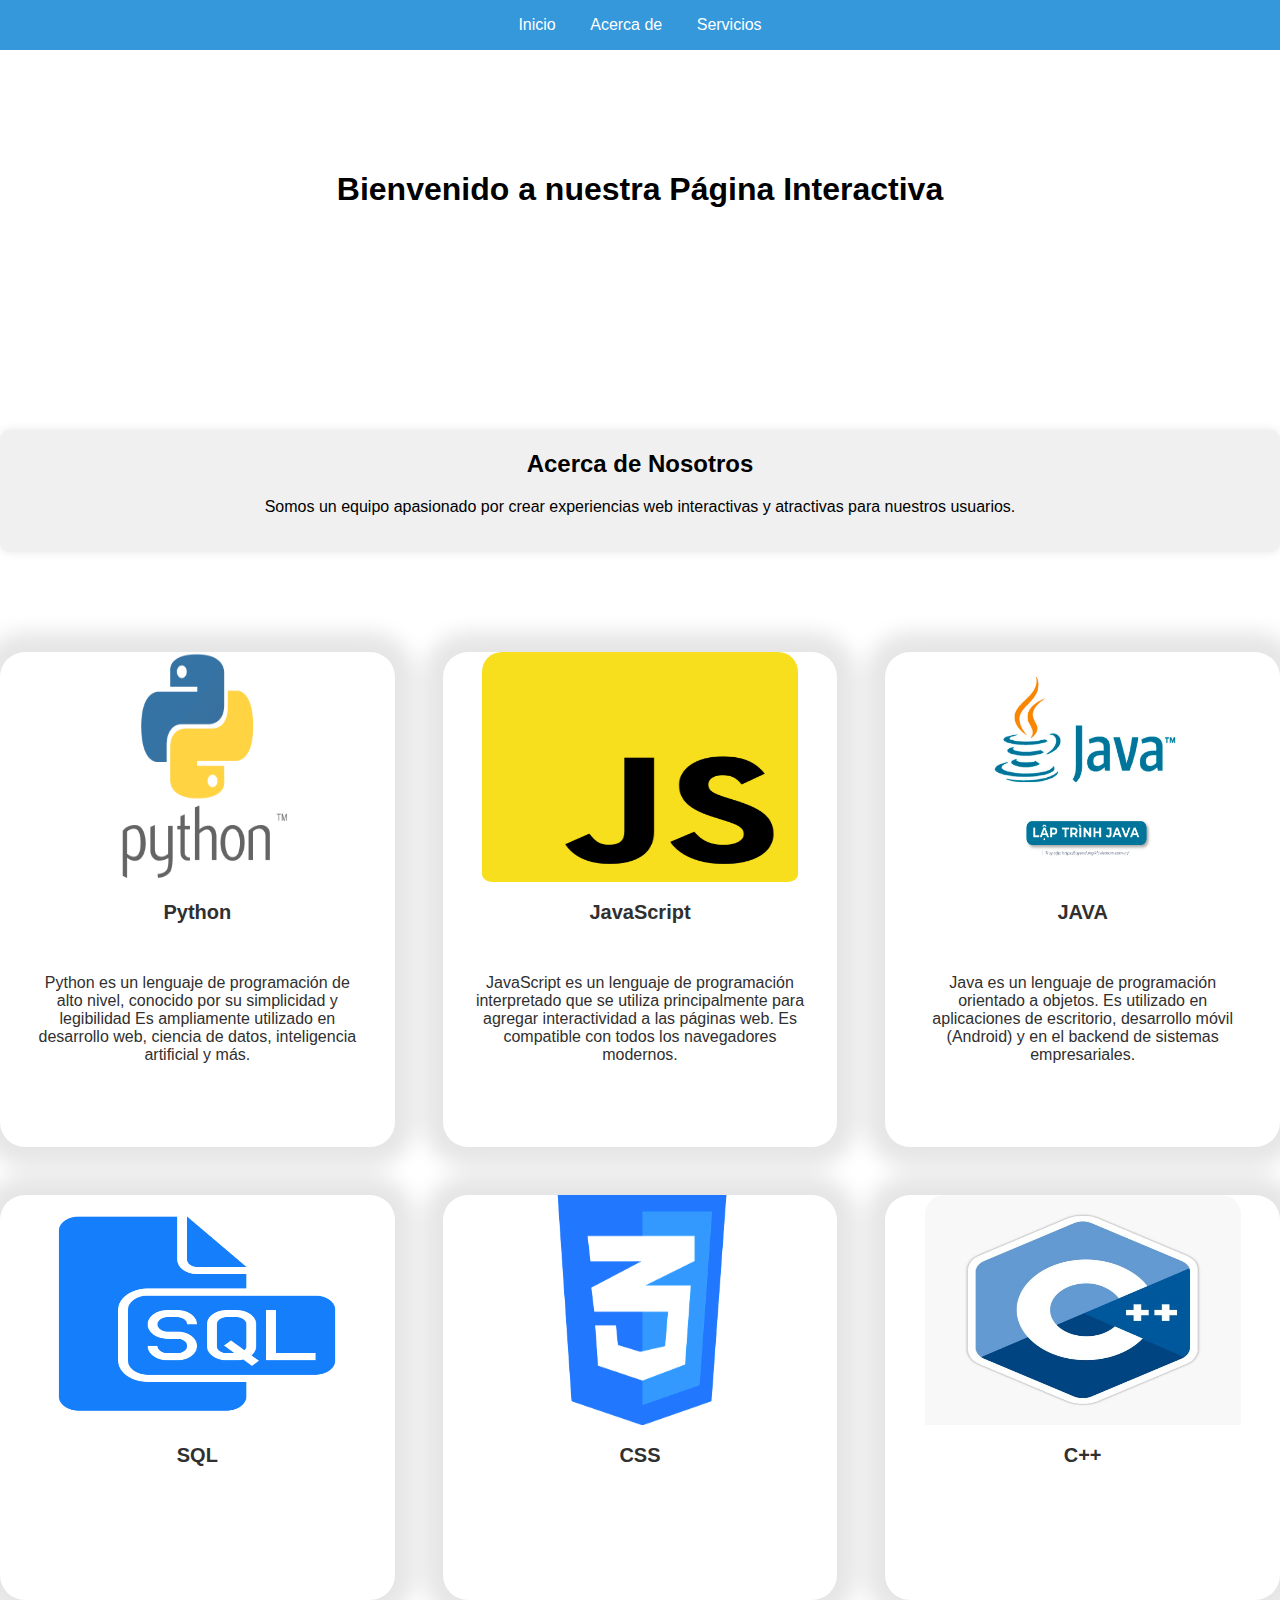
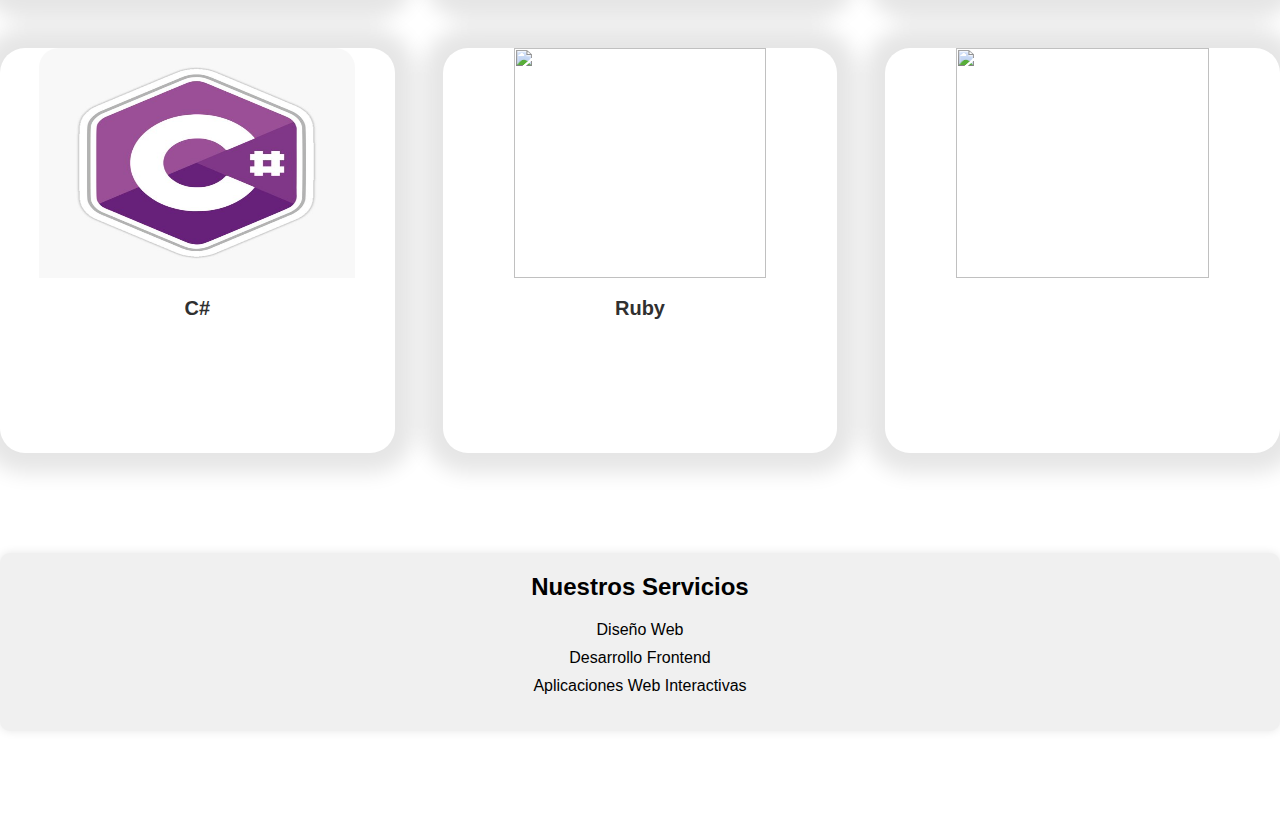
==== commit 6963aaad: "si" ====
--- a/index2.html
+++ b/index2.html
@@ -1,94 +1,30 @@
 <!DOCTYPE html>
 <html lang="en">
-  <head>
-    <meta charset="UTF-8" />
-    <meta name="viewport" content="width=device-width, initial-scale=1.0" />
-    <title>FERIA TP</title>
-    <link rel="stylesheet" href="style2.css">
-    <link rel="icon" href="./img/iccp.png">
-    
-  </head>
-  <body>
-    <header class="header">
-      <img class="bg" src="images/bg.svg" alt="" />
-      <img class="esp" src="images/especies.png" alt="" />
-
-      <div class="menu container">
-        <a href="#" class="LOGO">Grupo 11</a>
-        <input type="checkbox" id="menu" />
-        <label for="menu"
-          ><img src="images/menu.png" class="menu_icono" alt=""
-        /></label>
-        <nav class="navbar">
-          <ul>
-            <li><a href="https://iccp.cl/">Web ICCP</a></li>
-          </ul>
-        </nav>
-      </div>
-
-      <div class="header-content container">
-        <div class="header-info">
-          <div class="header-txt">
-            <h1>Lenguajes de Programación</h1>
-            <p>
-              Los lenguajes de programación son herramientas utilizadas para dar instrucciones a las computadoras.
-              Cada lenguaje tiene su propia sintaxis y conjunto de reglas. A continuación, se presentan algunos lenguajes populares:
-            </p>
-            <a href="https://www.youtube.com/watch?v=pWw4UtQhdek&pp=ygUZbGVuZ3VhamVzIGRlIHByb2dyYW1hY2lvbg%3D%3D" class="btn-1">Más Información</a>
-          </div>
-
-          <div class="header-img">
-            <img src="./img/lenguajes-de-programacion.png" alt=""/>
-          </div>
-        </div>
-      </div>
-    </header>
-
-    <section class="info container">
-      <div class="info-1">
-        <img src="images/time.svg" alt="" />
-        <h3>Horario</h3>
-        <p>Lunes a Viernes 14pm a 19pm</p>
-      </div>
-
-      <div class="info-1">
-        <img src="images/gps.svg" alt="" />
-        <h3>Ubicación</h3>
-        <p>Chile</p>
-      </div>
-
-      <div class="info-1">
-        <img src="images/phone.svg" alt="" />
-        <h3>Telefono</h3>
-        <p>+56987654321</p>
-      </div>
-    </section>
-
-    <section class="nosotros">
-      <img class="bg-2" src="images/bg-2.svg" alt="" />
-        <div class="nosotros-info container">
-            <div class="nosotros-img">
-                <img src="./img/mejores-lenguajes-de-programacion-2018.jpg" alt="" />
-              </div>
-              <div class="nosotros-txt">
-                <span>Premium</span>
-                <h2>Los mejores lenguajes de programacion 2022 y 2023</h2>
-                <p>
-                  
-                </p>
-                <a href="#" class="btn-1">Saber Más</a>
-              </div>
-        </div>
-    
-    </section>
-
-    <main class="products container">
-      <h2></h2>
-      <p>
-
-      </p>
-
-        <div class="product-info">
+<head>
+<meta charset="UTF-8">
+<meta name="viewport" content="width=device-width, initial-scale=1.0">
+<link rel="stylesheet" href="style2.css">
+<title>Lenguajes dp</title>
+</head>
+<body>
+<nav>
+    <ul class="nav-list">
+    <li><a href="#home">Inicio</a></li>
+    <li><a href="#about">Acerca de</a></li>
+    <li><a href="#services">Servicios</a></li>
+    </ul>
+</nav>
+<header id="home" class="section">
+    <h1>Bienvenido a nuestra Página Interactiva</h1>
+</header>
+<section id="about" class="section">
+    <div class="info-box">
+    <h2>Acerca de Nosotros</h2>
+    <p>Somos un equipo apasionado por crear experiencias web interactivas y atractivas para nuestros usuarios.</p>
+    </div>
+</section>
+<section>
+    <div class="product-info">
 
         <div class="product">
 
@@ -96,18 +32,18 @@
 
           <h3>Python</h3>
 
-          <p>Python es un lenguaje de programación de alto nivel, conocido por su simplicidad y legibilidad
+        <p>Python es un lenguaje de programación de alto nivel, conocido por su simplicidad y legibilidad
             Es ampliamente utilizado en desarrollo web, ciencia de datos, inteligencia artificial y más.</p>
 
             <a href="https://www.youtube.com/watch?v=gOR9qZ3ZgwA&pp=ygUZcHl0aG9uIHBhcmEgcHJpbmNpcGlhbnRlcw%3D%3D" class="btn-2">Más de Python</a>
 
         </div>
-      
+    
         <div class="product">
 
-          <img class="img2" src="./img/js.png" alt=""/>
+        <img class="img2" src="./img/js.png" alt=""/>
 
-          <h3>JavaScript</h3>
+        <h3>JavaScript</h3>
 
           <p>JavaScript es un lenguaje de programación interpretado que se utiliza principalmente para agregar 
             interactividad a las páginas web. Es compatible con todos los navegadores modernos.</p>
@@ -117,131 +53,93 @@
 
         <div class="product">
 
-          <img class="img1" src="./img/javaaa.jpg" alt=""/>
+        <img class="img1" src="./img/javaaa.jpg" alt=""/>
 
-          <h3>JAVA</h3>
+        <h3>JAVA</h3>
 
-          <p>
+        <p>
             Java es un lenguaje de programación orientado a objetos. Es utilizado en aplicaciones de escritorio,
         desarrollo móvil (Android) y en el backend de sistemas empresariales.
-          </p>
+        </p>
 
             <a href="https://www.youtube.com/watch?v=STVXkRO4LZY&pp=ygUXamF2YSBwYXJhIHByaW5jaXBpYW50ZXM%3D" class="btn-2">Más de Java</a>
         </div>
 
         <div class="product">
 
-            <img src="images/pr1.jpg" alt=""/>
+            <img src="./img/sql.png" alt=""/>
 
             <h3>SQL</h3>
 
             <p>  </p>
 
-              <a href="#" class="btn-2">Más de SQL </a>
+            <a href="#" class="btn-2">Más de SQL </a>
         </div>
+
+        <div class="product">
+
+            <img src="./img/css.png" alt=""/>
+        
+            <h3>CSS</h3>
+        
+            <p>  </p>
+        
+            <a href="#" class="btn-2">Más de </a>
+        </div>
+        <div class="product">
+
+        <img src="./img/st,small,507x507-pad,600x600,f8f8f8.u4.jpg" alt=""/>
+
+        <h3>C++</h3>
+
+        <p>  </p>
+
+            <a href="#" class="btn-2">Más de SQL </a>
+    </div>
+    <div class="product">
+
+        <img src="./img/22.jpg" alt=""/>
+
+        <h3>C#</h3>
+
+        <p>  </p>
+
+        <a href="#" class="btn-2">Más de SQL </a>
+    </div>
+    <div class="product">
+
+    <img src="images/pr1.jpg" alt=""/>
+
+    <h3>Ruby</h3>
+
+    <p>  </p>
+
+        <a href="#" class="btn-2">Más de SQL </a>
+</div>
 
         <div class="product">
 
             <img src="images/pr3.jpg" alt=""/>
         
-            <h3>CSS</h3>
+            <h3></h3>
         
-            <p>  </p>
+            <p></p>
         
-              <a href="#" class="btn-2">Más de </a>
-        </div>
-        <div class="product">
-
-          <img src="images/pr1.jpg" alt=""/>
-
-          <h3>SQL</h3>
-
-          <p>  </p>
-
-            <a href="#" class="btn-2">Más de SQL </a>
-      </div>
-      <div class="product">
-
-        <img src="images/pr1.jpg" alt=""/>
-
-        <h3>SQL</h3>
-
-        <p>  </p>
-
-          <a href="#" class="btn-2">Más de SQL </a>
-    </div>
-    <div class="product">
-
-      <img src="images/pr1.jpg" alt=""/>
-
-      <h3>SQL</h3>
-
-      <p>  </p>
-
-        <a href="#" class="btn-2">Más de SQL </a>
-  </div>
-
-        <div class="product">
-
-            <img src="images/pr3.jpg" alt=""/>
-        
-            <h3>ensalada-3</h3>
-        
-            <p>Lorem ipsum dolor sit amet consectetur adipisicing elit. Ex natus
-              dolor ab unde, neque doloribus dignissimos soluta molestias! Cumque
-              beatae veritatis atque! Fuga, neque eius voluptas repellat natus
-              aliquid quam.</p>
-        
-            <span>$2500</span>
+            
         </div>
     
         </div>
-
-    <hr>
-
-    <footer class="footer container">
-        <div class="footer-links">
-            <div class="link">
-                <h3>Food</h3>
-                <div class="socials">
-                    <img src="images/s1.svg" alt="">
-                    <img src="images/s4.svg" alt="">
-                </div>
-            </div>
-
-            <div class="link">
-                <h3>Lorem</h3>
-                <ul>
-                    <li><a href="#">lorem</a></li>
-                    <li><a href="#">lorem</a></li>
-                    <li><a href="#">lorem</a></li>
-                    <li><a href="#">lorem</a></li>
-                </ul>
-            </div>
-
-            <div class="link">
-                <h3>Lorem</h3>
-                <ul>
-                    <li><a href="#">lorem</a></li>
-                    <li><a href="#">lorem</a></li>
-                    <li><a href="#">lorem</a></li>
-                    <li><a href="#">lorem</a></li>
-                </ul>
-            </div>
-
-            <div class="link">
-                <h3>Lorem</h3>
-                <ul>
-                    <li><a href="#">lorem</a></li>
-                    <li><a href="#">lorem</a></li>
-                    <li><a href="#">lorem</a></li>
-                    <li><a href="#">lorem</a></li>
-                </ul>
-            </div>
-
-        </div>
-    </footer>
-
-    </main>
-  </body>
-</html>+</section>
+<section id="services" class="section">
+    <div class="info-box">
+    <h2>Nuestros Servicios</h2>
+    <ul>
+        <li>Diseño Web</li>
+        <li>Desarrollo Frontend</li>
+        <li>Aplicaciones Web Interactivas</li>
+    </ul>
+    </div>
+</section>
+<script src="script.js"></script>
+</body>
+</html>
--- a/style2.css
+++ b/style2.css
@@ -1,234 +1,23 @@
-*{
+body {
+    font-family: Arial, sans-serif;
     margin: 0;
     padding: 0;
-    box-sizing: border-box;
-    text-decoration: none;
-    list-style: none;
-}
-body {
-    font-family: 'Poppins', sans-serif;
 }
 
-.container {
-    max-width: 1200px;
-    margin: 0 auto;
-}
-.header {
-    display: flex;
-    position: relative;
+nav {
+    background-color: #3498db;
+    color: white;
+    text-align: center;
+    padding: 1rem 0;
 }
 
-.menu {
-    position: absolute;
-    top: 0;
-    left: 0;
-    right: 0;
-    display: flex;
-    align-items: center;
-    justify-content: space-between;
-    z-index: 1000;
-}
-
-.logo {
-    color: #303030;
-    font-size: 25px;
-    font-weight: 800;
-}
-
-.img2{
-    width: 50px;
-    height: 50px;
-}
-.img1{
-    width: 10px;
-    height: 10px;
-}
-
-.menu .navbar ul li {
-    position: relative;
-    float: left;
-}
-
-.menu .navbar ul li a{
-    font-size: 18px;
-    padding: 20px;
-    color: #303030;
-    display: block;
-    font-weight: 600;
-}
-#menu{
-    display: none;
-}
-.menu-icono{
-    width: 25px;
-}
-.menu-label {
-    cursor: pointer;
-    display: none;
-}
-
-.bg {
-    position: absolute;
-    width: 700px;
-    z-index: -1;
-    right: 0;
-}
-.esp{
-    position: absolute;
-    top: 700px;
-    bottom: 0;
-    width: 350px;
-}
-
-.header-info{
-    display: flex;
-    align-items: center;
-    margin-top: 100px;
-
-}
-
-.header-txt{
-    width: 50%;
-    padding-right: 35px;
-}
-
-.header-txt h1 {
-    font-size: 55px;
-    line-height: 70px;
-    font-weight: 600;
-    color: #303030 ;
-    margin-bottom: 25px;
-    text-transform: capitalize;
-}
-
-.header-txt p{
-    font-size: 16px;
-    color: #545454;
-    margin-bottom: 35px;
-}
-
-.btn-1{
-    display: inline-block;
-    background-color: #FF9F0D;
-    padding: 30px 30px;
-    border-radius: 25px;
-    color: white;
-    text-transform: capitalize;
-    box-shadow: 0 0 20px rgba(0,0,0,0.2);
-}
-
-.btn-1:hover{
-    background-color: #EE9003;
-}
-
-.btn-2{
-    display: inline-block;
-    background-color: #FF9F0D;
-    padding: 10px 20px;
-    border-radius: 25px;
-    color: white;
-    text-transform: capitalize;
-    box-shadow: 0 0 20px rgba(0,0,0,0.2);
-}
-
-.header-img{
-    width: 50%;
-}
-.header-img img{
-    width:300px ;
-}
-
-.info{
-    padding: 100px;
-    display: flex;
-    justify-content: space-between;
-
-}
-.info-1{
-    width: 300px;
-    padding: 15px 25px;
-    text-align: center;
-    box-shadow: 0 0 20px rgba(0,0,0,0.1);
-    border-radius: 20px;
-}
-.info-1 img {
-    width: 35px;
-}
-.info-1 h3 {
-    font-size: 18px;
-    color: #303030;
-    margin-bottom: 10px;
-}
-
-.info-1 p{
-    font-size: 16px;
-    color:#545454;
-}
-
-.nosotros{
-    position: relative;
-}
-.bg-2{
-    position: absolute;
-    top: 0;
-    left: 0;
-    width: 400px;
-    z-index: -1;
-}
-.nosotros-info {
-    padding: 100px 0;
-    display: flex;
-    align-items: center;
-
-}
-.nosotros-img{
-    width: 50%;
-}
-.nosotros-img img{
-    width: 550px;
-}
-.nosotros-txt {
-    width: 50%;
-}
-.nosotros-txt span{
-    font-size: 16px;
-    color: #EE9003;
-    font-weight: 700;
-    margin-bottom: 25px;
-}
-.nosotros-txt h2{
-    font-size: 45px;
-    color: black;
-    margin-bottom: 30px;
-}
-.nosotros-txt p {
-    font-size: 18px;
-    color: #545454;
-    margin-bottom: 50px;
-}
-
-.products{
-    padding: 80px 0;
-    text-align: center;
-}
-.products h2{
-    font-size: 45px;
-    color: #303030;
-    margin-bottom: 30px;
-}
-
-.products p{
-    font-size: 18px;
-    color: #303030;
-    margin-bottom: 70px;
-    padding: 0 200px;
-}
 .product-info{
     display: grid;
     grid-template-columns: repeat(3,1fr);
     grid-auto-rows:auto;
     grid-gap: 3rem;
 }
+
 .product {
     padding-bottom: 35px;
     text-align: center;
@@ -236,9 +25,9 @@
     border-radius: 25px;
 }
 .product img{
-    width: 100%;
-    height: 250px;
-    border-radius: 25px 25px 0 0;
+    width: 80%;
+    height: 230px;
+    border-radius: 20px 20px 0 0;
 }
 .product h3{
     font-size: 20px;
@@ -251,155 +40,55 @@
     color: #303030;
     margin: 0;
 }
-.product span{
-    background-color: #FF9F0D;
-    padding: 10px;
-    color: white;
-    border-radius: 15px;
-}
-hr{
-    border: 1px solid #EEE;
-}
-.footer{
-    padding: 100px 0;
-}
-.footer-links {
-    display: flex;
-    justify-content: space-between;
-}
-.link h3{
-    font-size: 20px;
-    color: #303030;
-    margin-bottom: 20px;
-}
-.socials img{
-    margin-right: 15px;
-}
-
-a{
+a .product{
     color:#545454 ;
     font-size: 16px;
     display: block;
     margin-bottom: 10px;
 }
-@media(max-width:991px){
-    .menu{
-        padding: 30px;
-    }
-    .menu-label{
-        display: initial;
-    }
-    .menu .navbar{
-        position: absolute;
-        top: 100%;
-        left: 0;
-        right: 0;
-        background-color: #545454;
-        display: none;
-    }
-    .menu.navbar ul li{
-        width: 100%;
-    }
-    .menu.navbar ul li a {
-        color: #ffffff;
-    }
-    .menu.navbar ul li a:hover{
-        color: #303030;
-    }
-    #menu:checked ~ .navbar{
-        display: initial;
-    }
-    .bg{
-        width: 500px;
-    }
-    .esp{
-        display: none;
-    }
-    .header-info{
-        flex-direction: column;
-        padding: 30px;
-    }
-    .header-txt{
-        width: 100%;
-        text-align: center;
-        padding: 0;
-    }
-    .header-txt h1{
-        font-size: 40px;
-        line-height: 50px;
-    }
-    .header-img{
-        width: 100%;
-        text-align: center;
-        padding-top: 35px;
-    }
-    .header-img img{
-        width: 300px;
-    }
-    .info{
-        padding: 0;
-        flex-direction: column;
-        align-items: center;
-    }
-    .info-1{
-        margin-bottom: 20px;
-    }
-    .nosotros{
-        padding: 30px;
-    }
-    .bg-2{
-        top: 80px;
-        width: 200px;
-    }
-    .nosotros-info{
-        padding: 0;
-        flex-direction: column;
-        align-items: center;
-        text-align: center;
-    }
-    .nosotros-img{
-        width: 100%;
-    }
-    .nosotros-img img{
-        width: 300px;
-    }
-    .nosotros-txt{
-        width: 100%;
-    }
-    .nosotros-txt h2{
-        font-size: 40px;
-        line-height: 50px;
-        margin-bottom: 10px;
-    }
-    .nosotros-txt p{
-        margin-bottom: 20px;
-    }
-    .products{
-        padding: 30px;
-        text-align: center;
-    }
-    .products h2{
-        font-size: 40px;
-    }
-    .products p{
-        padding: 0;
-        margin-bottom: 40px;
-    }
-    .product-info{
-        grid-template-columns: repeat(1,1fr);
-    }
-    .product p{
-        padding: 30px;
-    }
-    .footer{
-        padding: 30px;
-    }
-    .footer-links{
-        flex-direction: column;
-        text-align: center;
-        align-items: center;
-    }
-    .socials{
-        margin-bottom: 25px;
-    }
-}+
+.nav-list {
+    list-style: none;
+    padding: 0;
+    margin: 0;
+}
+
+.nav-list li {
+    display: inline;
+    margin: 0 15px;
+}
+
+a {
+    color: white;
+    text-decoration: none;
+    transition: color 0.3s;
+}
+
+a:hover {
+    color: #2980b9;
+}
+
+.section {
+    padding: 100px 0;
+    text-align: center;
+}
+
+.info-box {
+    background-color: #f0f0f0;
+    border-radius: 10px;
+    padding: 20px;
+    box-shadow: 0 0 10px rgba(0, 0, 0, 0.1);
+}
+
+.info-box h2 {
+    margin-top: 0;
+}
+
+.info-box ul {
+    list-style-type: none;
+    padding: 0;
+}
+
+.info-box li {
+    margin-bottom: 10px;
+}
